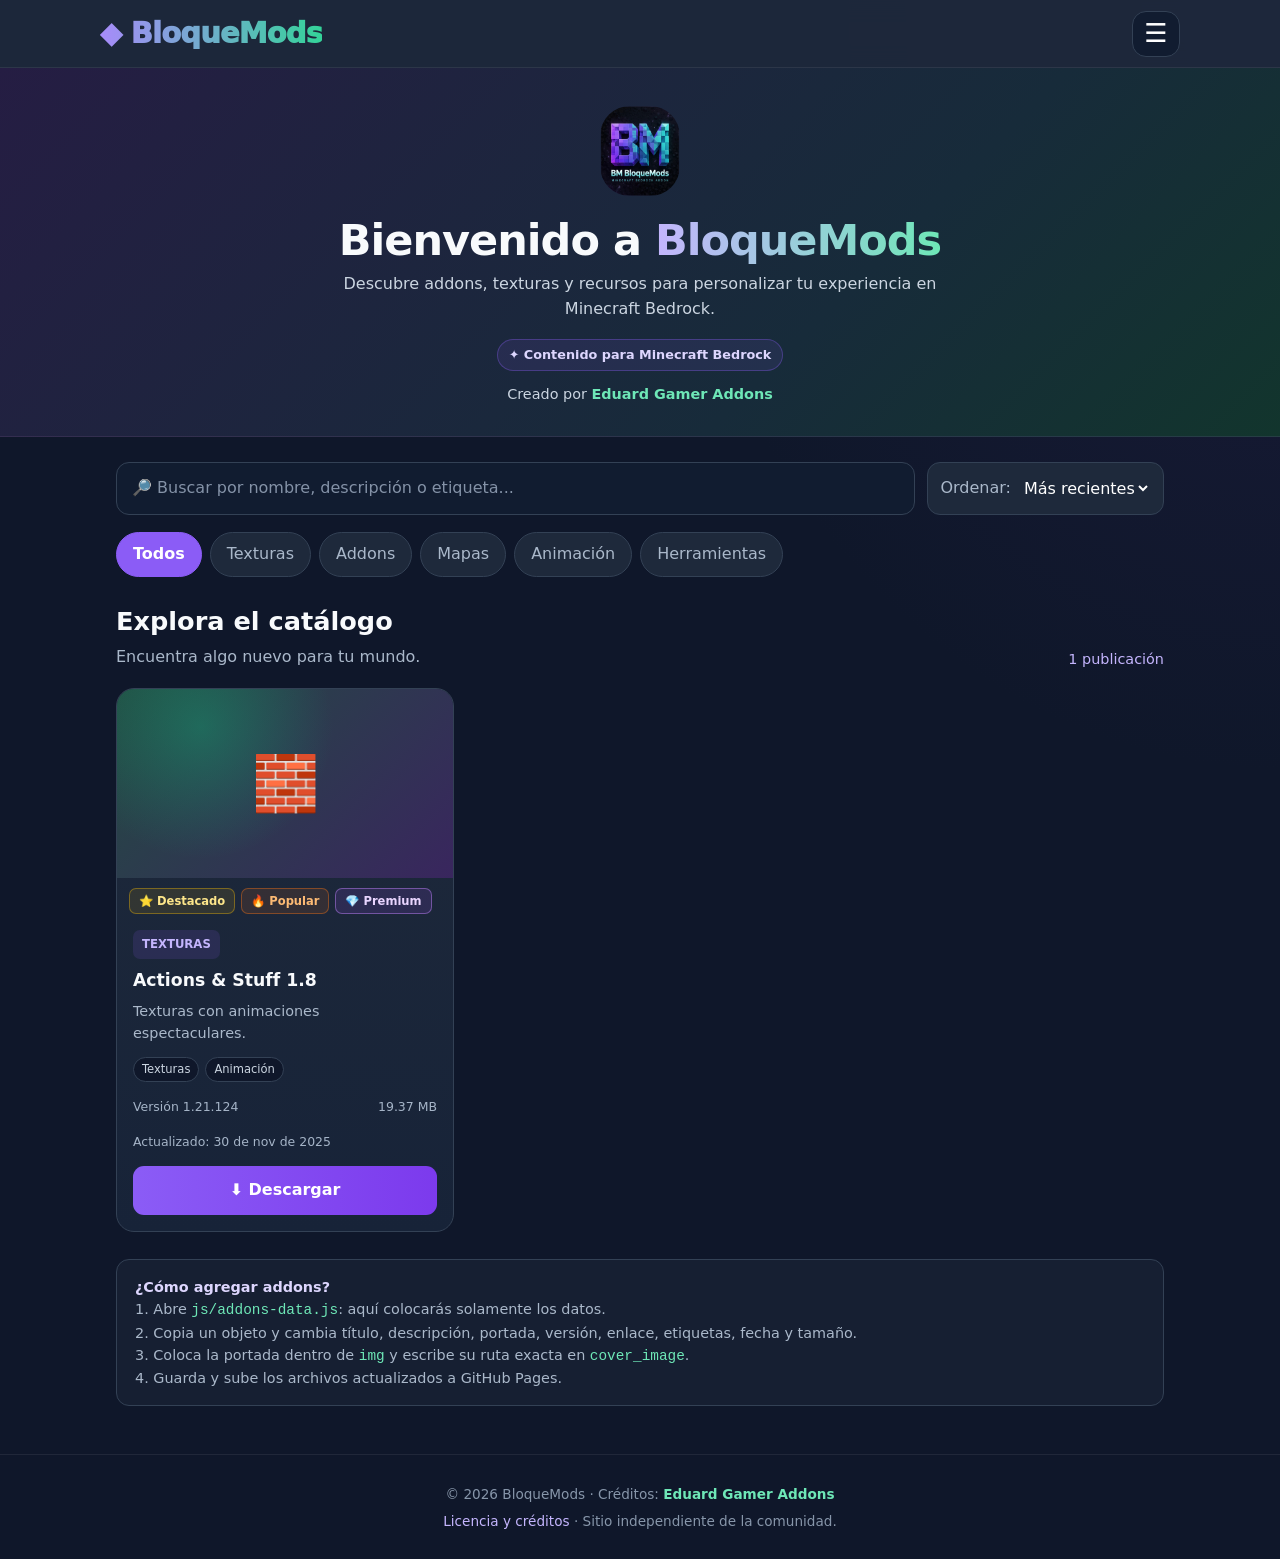
==== index.html @ 45b91644 "index.html Updated logo image dimensions and border radius." ====
<!DOCTYPE html>
<html lang="es">
<head>
  <!-- /// CONFIGURACIÓN GENERAL -->
  <meta charset="UTF-8">
  <meta name="viewport" content="width=device-width, initial-scale=1">
  <meta name="theme-color" content="#0f172a">
  <meta name="description" content="BloqueMods: addons, texturas y recursos para Minecraft Bedrock.">
  <title>BloqueMods | Addons para Minecraft Bedrock</title>
  <!-- /// ARCHIVO DE ESTILOS -->
  <link rel="stylesheet" href="./css/style.css?v=2">
</head>
<body>
  <!-- /// MENÚ PRINCIPAL -->
  <nav class="navbar">
    <a class="brand" href="./">◆ BloqueMods</a>
    <button class="hamburger" id="menuButton" type="button" aria-expanded="false" aria-controls="menu">☰</button>
    <div class="menu" id="menu">
      <div class="menu-title">Menú principal</div>
      <a href="./">🏠 Inicio</a>
      <a href="#catalogo">🧱 Explorar addons</a>
      <a href="#como-agregar">❔ Cómo agregar addons</a>
      <a href="https://www.youtube.com/" target="_blank" rel="noopener noreferrer">▶️ YouTube</a>
      <a href="https://discord.com/" target="_blank" rel="noopener noreferrer">💬 Discord</a>
      <a href="LICENSE.txt">📄 Licencia y créditos</a>
    </div>
  </nav>

  <!-- /// PORTADA Y CRÉDITOS -->
  <header class="hero">
    <img src="img/logo-bm.png" alt="BM Logo" class="logo-img" style="width:80px; height:90px; border-radius:30px;">
    <h1>Bienvenido a <span>BloqueMods</span></h1>
    <p>Descubre addons, texturas y recursos para personalizar tu experiencia en Minecraft Bedrock.</p>
    <div class="badge">✦ Contenido para Minecraft Bedrock</div>
    <p class="credits">Creado por <strong>Eduard Gamer Addons</strong></p>
  </header>

  <main>
    <!-- /// BUSCADOR Y ORDENAMIENTO -->
    <section class="catalog-tools">
      <label class="searchbox"><span class="visually-hidden">Buscar addons</span>
        <input id="searchInput" type="search" placeholder="🔎 Buscar por nombre, descripción o etiqueta...">
      </label>
      <label class="sortbox"><span>Ordenar:</span>
        <select id="sortSelect">
          <option value="newest">Más recientes</option>
          <option value="oldest">Más antiguos</option>
          <option value="az">Nombre A-Z</option>
          <option value="za">Nombre Z-A</option>
        </select>
      </label>
    </section>

    <!-- /// FILTROS: LAS ETIQUETAS DEBEN COINCIDIR CON addons-data.js -->
    <div class="filters" id="filters" aria-label="Filtrar por categoría">
      <button class="filter active" data-filter="todos" type="button">Todos</button>
      <button class="filter" data-filter="Texturas" type="button">Texturas</button>
      <button class="filter" data-filter="Addon" type="button">Addons</button>
      <button class="filter" data-filter="Mapas" type="button">Mapas</button>
      <button class="filter" data-filter="Animación" type="button">Animación</button>
      <button class="filter" data-filter="Herramientas" type="button">Herramientas</button>
    </div>

    <!-- /// AQUÍ JAVASCRIPT INSERTA LAS TARJETAS -->
    <section id="catalogo">
      <div class="sectionhead">
        <div><h2>Explora el catálogo</h2><p>Encuentra algo nuevo para tu mundo.</p></div>
        <span class="count" id="resultCount" aria-live="polite">Cargando...</span>
      </div>
      <div class="grid" id="addonsGrid"></div>
      <div class="empty" id="emptyMessage" hidden>
        <div class="empty-icon">🔎</div><h3>No se encontraron publicaciones</h3>
        <p>Prueba otra búsqueda o categoría.</p>
        <button class="reset-button" id="resetButton" type="button">Limpiar filtros</button>
      </div>
    </section>

    <!-- /// GUÍA PARA AÑADIR ADDONS -->
    <aside class="note" id="como-agregar">
      <strong>¿Cómo agregar addons?</strong><br>
      1. Abre <code>js/addons-data.js</code>: aquí colocarás solamente los datos.<br>
      2. Copia un objeto y cambia título, descripción, portada, versión, enlace, etiquetas, fecha y tamaño.<br>
      3. Coloca la portada dentro de <code>img</code> y escribe su ruta exacta en <code>cover_image</code>.<br>
      4. Guarda y sube los archivos actualizados a GitHub Pages.
    </aside>
  </main>

  <!-- /// CRÉDITOS -->
  <footer>
    <p>© <span id="year"></span> BloqueMods · Créditos: <strong>Eduard Gamer Addons</strong></p>
    <p><a href="LICENSE.txt">Licencia y créditos</a> · Sitio independiente de la comunidad.</p>
  </footer>

  <!-- /// CARGAR PRIMERO LOS DATOS, DESPUÉS EL SCRIPT -->
  <script src="js/addons-data.js"></script>
  <script src="js/script.js"></script>
</body>
</html>
---- css/style.css ----
/* /// COLORES GENERALES */
:root{--bg:#0f172a;--panel:#1e293b;--panel2:#263449;--purple:#8b5cf6;--purple2:#7c3aed;--green:#10b981;--text:#f8fafc;--muted:#aab8ca;--border:#334155;--radius:18px}
*{box-sizing:border-box}html{scroll-behavior:smooth;scroll-padding-top:90px}
body{margin:0;background:radial-gradient(ellipse at top right,#30235a55,transparent 35%),var(--bg);color:var(--text);font-family:system-ui,-apple-system,BlinkMacSystemFont,"Segoe UI",sans-serif;line-height:1.55}
a{color:inherit;text-decoration:none}button,input,select{font:inherit}button{cursor:pointer}
.visually-hidden{position:absolute;width:1px;height:1px;padding:0;margin:-1px;overflow:hidden;clip:rect(0,0,0,0);white-space:nowrap;border:0}
/* /// MENÚ SUPERIOR Y DESPLEGABLE */
.navbar{min-height:68px;padding:10px max(16px,calc((100% - 1080px)/2));display:flex;align-items:center;justify-content:space-between;gap:15px;background:#1e293bf2;border-bottom:1px solid #ffffff12;position:sticky;top:0;z-index:100;backdrop-filter:blur(12px)}
.brand{font-weight:950;font-size:clamp(1.2rem,4vw,1.8rem);letter-spacing:-.7px;background:linear-gradient(90deg,#a78bfa,#34d399);-webkit-background-clip:text;background-clip:text;color:transparent;white-space:nowrap}
.hamburger{width:48px;height:46px;border:1px solid var(--border);border-radius:14px;background:#111c30;color:white;font-size:26px}
.menu{display:none;position:absolute;right:max(16px,calc((100% - 1080px)/2));top:calc(100% + 5px);width:min(270px,calc(100vw - 32px));padding:10px;background:var(--panel);border:1px solid var(--border);border-radius:15px;box-shadow:0 18px 45px #0008}
.menu.open{display:block}.menu-title{padding:10px 12px;color:#c4b5fd;font-weight:800;border-bottom:1px solid var(--border);margin-bottom:5px}
.menu a{display:block;padding:12px;border-radius:10px;color:var(--muted)}.menu a:hover{background:var(--panel2);color:white}
/* /// PORTADA Y CRÉDITOS */
.hero{padding:38px 16px 31px;text-align:center;background:linear-gradient(135deg,#251d43,#172b3a 65%,#12352d);border-bottom:1px solid #ffffff12}
.logo{display:inline-grid;place-items:center;width:57px;height:57px;border-radius:16px;background:linear-gradient(135deg,var(--purple),var(--green));color:white;font-weight:950;font-size:24px;box-shadow:0 8px 28px #8b5cf633}
.hero h1{font-size:clamp(30px,6vw,43px);line-height:1.15;margin:12px 0 7px;letter-spacing:-1px}.hero h1 span{background:linear-gradient(90deg,#c4b5fd,#6ee7b7);-webkit-background-clip:text;background-clip:text;color:transparent}
.hero p{margin:0 auto;max-width:650px;color:#cbd5e1}.badge{display:inline-block;margin-top:17px;padding:5px 11px;border:1px solid #8b5cf655;background:#8b5cf61b;border-radius:999px;color:#ddd6fe;font-size:.8rem;font-weight:750}
.credits{margin-top:12px!important;font-size:.9rem;color:var(--muted)}.credits strong,footer strong{color:#6ee7b7}
/* /// BUSCADOR Y ORDENAMIENTO */
main{width:min(1080px,100%);margin:auto;padding:25px 16px 48px}.catalog-tools{display:flex;gap:12px;align-items:stretch;flex-wrap:wrap}
.searchbox{flex:1;min-width:220px}.searchbox input{width:100%;min-height:49px;padding:13px 15px;border:1px solid var(--border);border-radius:13px;background:#111c30;color:white;outline:none}
.searchbox input:focus{border-color:var(--purple);box-shadow:0 0 0 3px #8b5cf622}.searchbox input::placeholder{color:#8492a7}
.sortbox{display:flex;align-items:center;gap:9px;padding:0 12px;border:1px solid var(--border);border-radius:13px;background:var(--panel);color:var(--muted)}
.sortbox select{max-width:170px;border:0;outline:none;background:transparent;color:white;padding:12px 0}.sortbox option{background:var(--panel)}
/* /// FILTROS */
.filters{display:flex;gap:8px;flex-wrap:wrap;margin:17px 0 25px}.filter{border:1px solid var(--border);border-radius:999px;background:var(--panel);color:var(--muted);padding:9px 16px}
.filter.active,.filter:hover{background:var(--purple);border-color:var(--purple);color:white;font-weight:750}
/* /// TÍTULO DEL CATÁLOGO */
.sectionhead{display:flex;align-items:end;justify-content:space-between;gap:10px;margin:12px 0 18px}.sectionhead h2{margin:0;font-size:1.6rem}.sectionhead p{margin:4px 0 0;color:var(--muted)}.count{color:#c4b5fd;font-size:.9rem}
/* /// TARJETAS Y PORTADAS */
.grid{display:grid;grid-template-columns:repeat(3,minmax(0,1fr));gap:17px}.card{min-width:0;overflow:hidden;background:linear-gradient(180deg,#1e293b,#172338);border:1px solid var(--border);border-radius:var(--radius);transition:transform .2s,border-color .2s,box-shadow .2s}
.card:hover{transform:translateY(-4px);border-color:var(--purple);box-shadow:0 12px 32px #0003}.cover{display:block;width:100%;aspect-ratio:16/9;object-fit:cover;background:linear-gradient(135deg,#234a42,#39265e)}
.cover-fallback{display:grid;place-items:center;width:100%;aspect-ratio:16/9;font-size:54px;background:radial-gradient(circle at 25% 20%,#10b98155,transparent 45%),linear-gradient(135deg,#234a42,#39265e)}
.content{padding:16px}.pill{display:inline-block;padding:5px 9px;margin-bottom:10px;border-radius:7px;background:#8b5cf622;color:#c4b5fd;font-size:.73rem;font-weight:800}
.content h3{font-size:1.08rem;line-height:1.35;margin:0 0 8px}.content p{color:var(--muted);font-size:.9rem;line-height:1.55;margin:0;overflow-wrap:anywhere}
.tags{display:flex;flex-wrap:wrap;gap:6px;margin-top:12px}.tag{padding:3px 8px;border-radius:999px;background:#0f172a;border:1px solid var(--border);color:#cbd5e1;font-size:.72rem}
.meta{display:flex;flex-wrap:wrap;justify-content:space-between;gap:7px;color:#a5b4c7;font-size:.78rem;margin:15px 0}.btn{display:flex;align-items:center;justify-content:center;gap:7px;padding:12px;border-radius:11px;background:linear-gradient(90deg,var(--purple),var(--purple2));color:white;font-weight:800;text-align:center}
.btn:hover{filter:brightness(1.15)}.btn.disabled{opacity:.55;pointer-events:none}
/* /// RESULTADOS VACÍOS Y GUÍA */
.empty{text-align:center;color:var(--muted);padding:32px 16px;border:1px dashed var(--border);border-radius:14px}.empty[hidden]{display:none}.empty-icon{font-size:42px}
.reset-button{margin-top:8px;padding:10px 15px;border:0;border-radius:10px;background:var(--purple);color:white;font-weight:750}
.note{margin-top:27px;padding:16px 18px;border:1px solid var(--border);border-radius:13px;background:#1e293b80;color:var(--muted);font-size:.9rem}.note strong{color:#ddd6fe}.note code{color:#6ee7b7;overflow-wrap:anywhere}
footer{text-align:center;padding:24px 15px;border-top:1px solid #ffffff12;color:#8796aa;font-size:.85rem}footer p{margin:5px 0}footer a{color:#c4b5fd}
/* /// ADAPTACIÓN A TABLETAS Y CELULARES */
@media(max-width:900px){.grid{grid-template-columns:repeat(2,minmax(0,1fr))}}
@media(max-width:600px){.navbar{min-height:62px}.hero{padding:29px 15px}main{padding:22px 14px 38px}.grid{grid-template-columns:1fr;gap:15px}.sectionhead{align-items:flex-start;flex-direction:column}.sortbox{width:100%;justify-content:space-between;min-height:48px}.sortbox select{flex:1;max-width:none}}

/* /// STICKERS PERSONALIZABLES DE CADA ADDON */
.stickers{display:flex;flex-wrap:wrap;gap:6px;padding:10px 12px 0}
.sticker{display:inline-flex;align-items:center;gap:4px;padding:5px 9px;border-radius:7px;
  border:1px solid #ffffff20;background:linear-gradient(110deg,#8b5cf633,#10b98122);
  color:#e9d5ff;font-size:.72rem;font-weight:850;line-height:1.25}
.sticker[data-sticker*="Nuevo"],.sticker[data-sticker*="🆕"]{background:#10b98122;border-color:#10b98166;color:#6ee7b7}
.sticker[data-sticker*="Popular"],.sticker[data-sticker*="🔥"]{background:#f973161c;border-color:#f9731666;color:#fdba74}
.sticker[data-sticker*="Destacado"],.sticker[data-sticker*="⭐"]{background:#eab3081c;border-color:#eab30866;color:#fde68a}
.sticker[data-sticker*="Actualizado"],.sticker[data-sticker*="🔄"]{background:#38bdf81c;border-color:#38bdf866;color:#7dd3fc}

.sticker[data-sticker*="MINECRAFT"]{background:#16a34a22;border-color:#22c55e77;color:#86efac}
.sticker[data-sticker*="GRATIS"]{background:#10b98122;border-color:#10b98177;color:#6ee7b7}
.sticker[data-sticker*="PREMIUM"],.sticker[data-sticker*="💎"]{background:#a855f722;border-color:#c084fc77;color:#e9d5ff}
.sticker[data-sticker*="TEXTURAS"]{background:#ec489922;border-color:#f472b677;color:#f9a8d4}
.sticker[data-sticker*="ADDON"]{background:#6366f122;border-color:#818cf877;color:#c7d2fe}
.sticker[data-sticker*="MAPA"]{background:#0d948822;border-color:#2dd4bf77;color:#99f6e4}

/* /// STICKERS QUE USAN IMÁGENES SUBIDAS POR EL PROPIETARIO */
.sticker-image{padding:0;border:0;background:transparent;box-shadow:none;overflow:visible}
.sticker-img{display:block;width:auto;height:30px;max-width:150px;object-fit:contain}
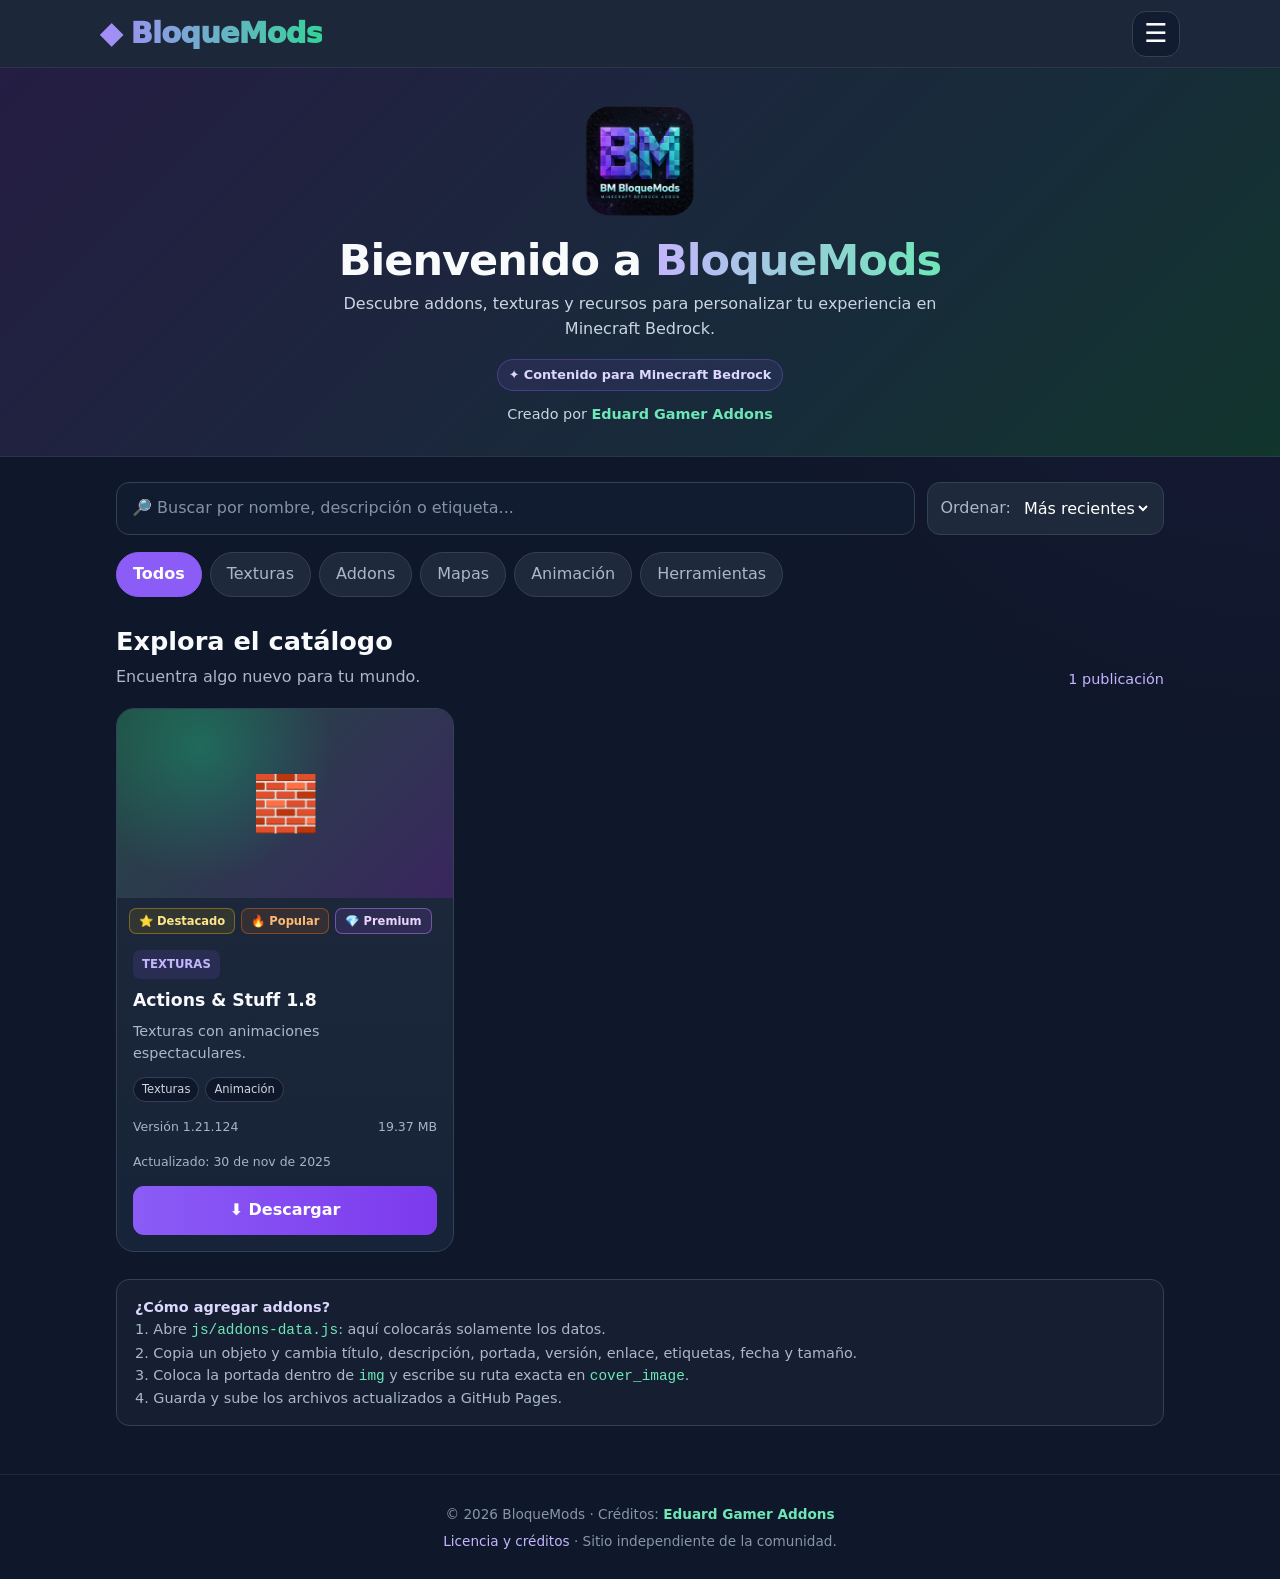
==== commit 01b339c2: "Modify logo size and border radius in index.html Updated logo image size and style in header." ====
--- a/index.html
+++ b/index.html
@@ -28,7 +28,7 @@
 
   <!-- /// PORTADA Y CRÉDITOS -->
   <header class="hero">
-    <img src="img/logo-bm.png" alt="BM Logo" class="logo-img" style="width:80px; height:90px; border-radius:30px;">
+    <img src="img/logo-bm.png" alt="BM Logo" class="logo-img" style="width:110px; height:110px; border-radius:26px; object-fit:cover;">
     <h1>Bienvenido a <span>BloqueMods</span></h1>
     <p>Descubre addons, texturas y recursos para personalizar tu experiencia en Minecraft Bedrock.</p>
     <div class="badge">✦ Contenido para Minecraft Bedrock</div>
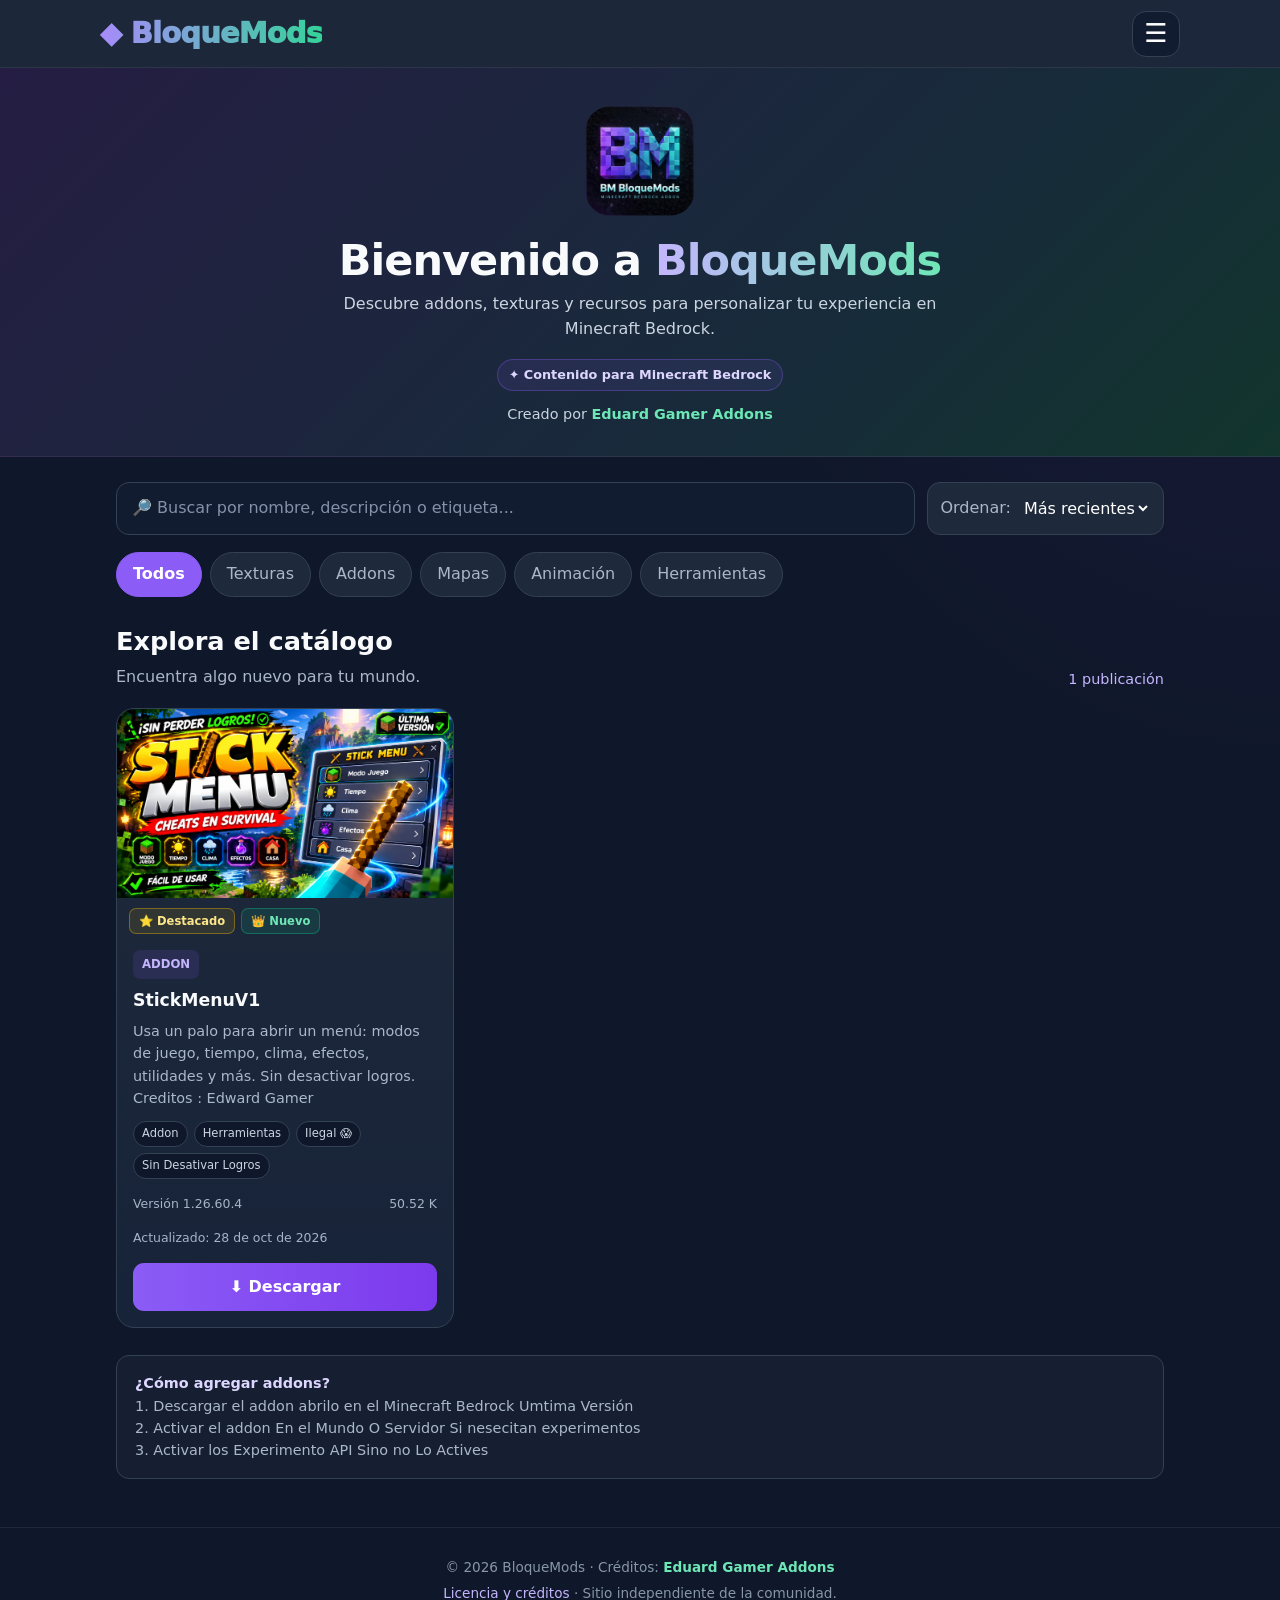
==== commit 2ce38e53: "Revise addon addition instructions Updated instructions for adding addons in index.html." ====
--- a/index.html
+++ b/index.html
@@ -78,10 +78,9 @@
     <!-- /// GUÍA PARA AÑADIR ADDONS -->
     <aside class="note" id="como-agregar">
       <strong>¿Cómo agregar addons?</strong><br>
-      1. Abre <code>js/addons-data.js</code>: aquí colocarás solamente los datos.<br>
-      2. Copia un objeto y cambia título, descripción, portada, versión, enlace, etiquetas, fecha y tamaño.<br>
-      3. Coloca la portada dentro de <code>img</code> y escribe su ruta exacta en <code>cover_image</code>.<br>
-      4. Guarda y sube los archivos actualizados a GitHub Pages.
+      1. Descargar el addon abrilo en el Minecraft Bedrock Umtima Versión<br>
+      2. Activar el addon En el Mundo O Servidor Si nesecitan experimentos<br>
+      3. Activar los Experimento API Sino no Lo Actives <br>
     </aside>
   </main>
 
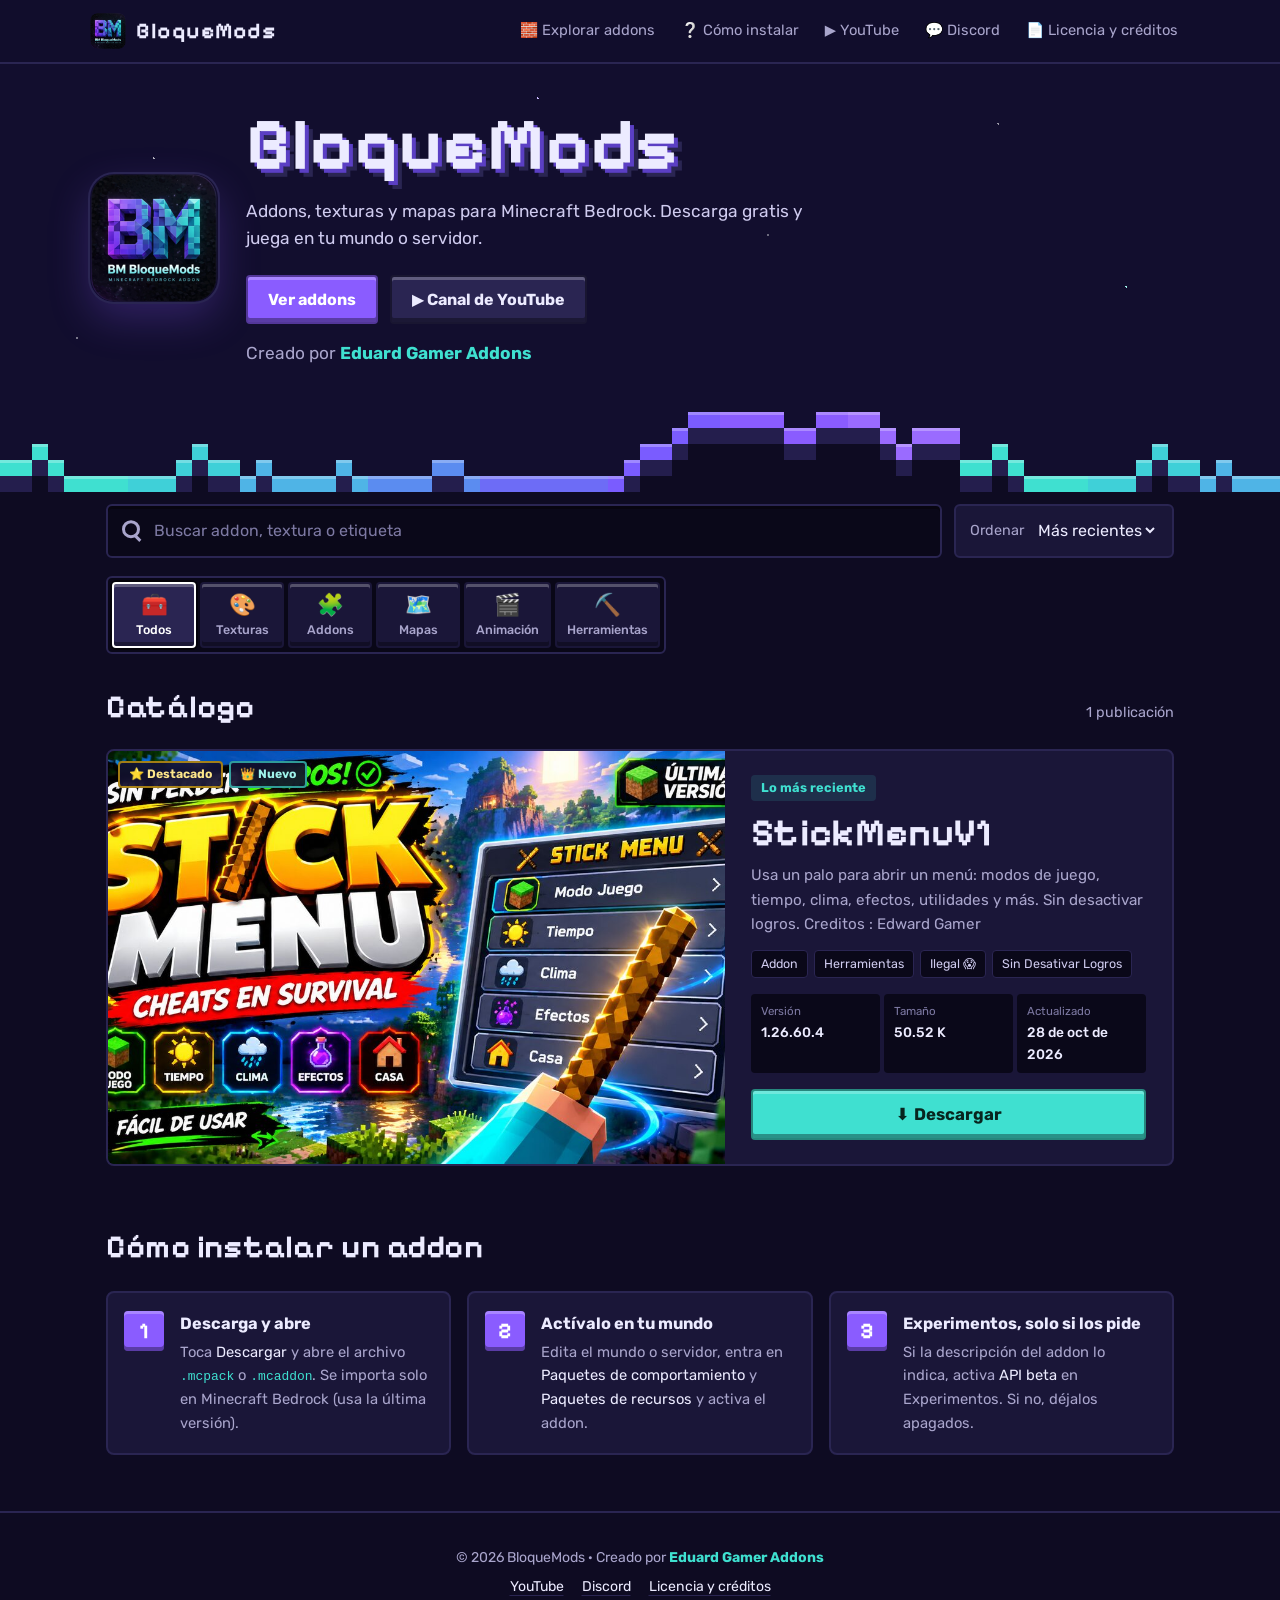
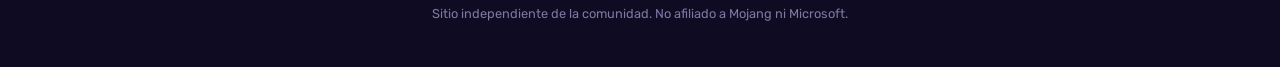
==== commit 0a446c83: "Rediseño de la página: estilo de bloques, hotbar de filtros e imágenes optimizadas - Portada con ter" ====
--- a/index.html
+++ b/index.html
@@ -4,44 +4,74 @@
   <!-- /// CONFIGURACIÓN GENERAL -->
   <meta charset="UTF-8">
   <meta name="viewport" content="width=device-width, initial-scale=1">
-  <meta name="theme-color" content="#0f172a">
-  <meta name="description" content="BloqueMods: addons, texturas y recursos para Minecraft Bedrock.">
+  <meta name="theme-color" content="#120e2e">
+  <meta name="description" content="BloqueMods: addons, texturas y mapas para Minecraft Bedrock, creados por Eduard Gamer Addons.">
   <title>BloqueMods | Addons para Minecraft Bedrock</title>
+
+  <!-- /// VISTA PREVIA AL COMPARTIR EL ENLACE (WhatsApp, Discord...) -->
+  <meta property="og:title" content="BloqueMods">
+  <meta property="og:description" content="Addons, texturas y mapas para Minecraft Bedrock.">
+  <meta property="og:image" content="img/logo-bm-256.png">
+  <meta property="og:type" content="website">
+
+  <link rel="icon" type="image/png" href="img/favicon.png">
+
+  <!-- /// FUENTES: Pixelify Sans (títulos) + Rubik (texto) -->
+  <link rel="preconnect" href="https://fonts.googleapis.com">
+  <link rel="preconnect" href="https://fonts.gstatic.com" crossorigin>
+  <link rel="stylesheet" href="https://fonts.googleapis.com/css2?family=Pixelify+Sans:wght@500;700&family=Rubik:wght@400;500;700&display=swap">
+
   <!-- /// ARCHIVO DE ESTILOS -->
-  <link rel="stylesheet" href="./css/style.css?v=2">
+  <link rel="stylesheet" href="./css/style.css?v=3">
 </head>
 <body>
+  <a class="skip" href="#catalogo">Saltar al catálogo</a>
+
   <!-- /// MENÚ PRINCIPAL -->
   <nav class="navbar">
-    <a class="brand" href="./">◆ BloqueMods</a>
-    <button class="hamburger" id="menuButton" type="button" aria-expanded="false" aria-controls="menu">☰</button>
+    <a class="brand" href="./">
+      <img src="img/logo-bm-256.png" alt="" width="36" height="36">
+      <span>BloqueMods</span>
+    </a>
+    <button class="hamburger" id="menuButton" type="button" aria-expanded="false" aria-controls="menu" aria-label="Abrir menú">
+      <span></span><span></span><span></span>
+    </button>
     <div class="menu" id="menu">
-      <div class="menu-title">Menú principal</div>
       <a href="./">🏠 Inicio</a>
       <a href="#catalogo">🧱 Explorar addons</a>
-      <a href="#como-agregar">❔ Cómo agregar addons</a>
-      <a href="https://www.youtube.com/" target="_blank" rel="noopener noreferrer">▶️ YouTube</a>
-      <a href="https://discord.com/" target="_blank" rel="noopener noreferrer">💬 Discord</a>
+      <a href="#como-agregar">❔ Cómo instalar</a>
+      <a href="https://youtube.com/@edward_gamer_addons?si=EJ8PD0a1kC8iDQnB" target="_blank" rel="noopener noreferrer">▶️ YouTube</a>
+      <a href="https://discord.gg/uhgHaGa4Bv" target="_blank" rel="noopener noreferrer">💬 Discord</a>
       <a href="LICENSE.txt">📄 Licencia y créditos</a>
     </div>
   </nav>
 
-  <!-- /// PORTADA Y CRÉDITOS -->
+  <!-- /// PORTADA -->
   <header class="hero">
-    <img src="img/logo-bm.png" alt="BM Logo" class="logo-img" style="width:110px; height:110px; border-radius:26px; object-fit:cover;">
-    <h1>Bienvenido a <span>BloqueMods</span></h1>
-    <p>Descubre addons, texturas y recursos para personalizar tu experiencia en Minecraft Bedrock.</p>
-    <div class="badge">✦ Contenido para Minecraft Bedrock</div>
-    <p class="credits">Creado por <strong>Eduard Gamer Addons</strong></p>
+    <div class="hero-inner">
+      <img src="img/logo-bm-256.png" alt="Logo de BloqueMods" class="hero-logo" width="128" height="128">
+      <div class="hero-text">
+        <h1>BloqueMods</h1>
+        <p>Addons, texturas y mapas para Minecraft Bedrock. Descarga gratis y juega en tu mundo o servidor.</p>
+        <div class="hero-actions">
+          <a class="block-btn primary" href="#catalogo">Ver addons</a>
+          <a class="block-btn" href="https://youtube.com/@edward_gamer_addons?si=EJ8PD0a1kC8iDQnB" target="_blank" rel="noopener noreferrer">▶ Canal de YouTube</a>
+        </div>
+        <p class="credits">Creado por <strong>Eduard Gamer Addons</strong></p>
+      </div>
+    </div>
+    <!-- Terreno de bloques (img/terrain.svg) -->
+    <div class="terrain" aria-hidden="true"></div>
   </header>
 
   <main>
     <!-- /// BUSCADOR Y ORDENAMIENTO -->
-    <section class="catalog-tools">
-      <label class="searchbox"><span class="visually-hidden">Buscar addons</span>
-        <input id="searchInput" type="search" placeholder="🔎 Buscar por nombre, descripción o etiqueta...">
+    <section class="catalog-tools" aria-label="Buscar y ordenar">
+      <label class="searchbox">
+        <span class="visually-hidden">Buscar addons</span>
+        <input id="searchInput" type="search" placeholder="Buscar addon, textura o etiqueta" autocomplete="off">
       </label>
-      <label class="sortbox"><span>Ordenar:</span>
+      <label class="sortbox"><span>Ordenar</span>
         <select id="sortSelect">
           <option value="newest">Más recientes</option>
           <option value="oldest">Más antiguos</option>
@@ -51,47 +81,64 @@
       </label>
     </section>
 
-    <!-- /// FILTROS: LAS ETIQUETAS DEBEN COINCIDIR CON addons-data.js -->
-    <div class="filters" id="filters" aria-label="Filtrar por categoría">
-      <button class="filter active" data-filter="todos" type="button">Todos</button>
-      <button class="filter" data-filter="Texturas" type="button">Texturas</button>
-      <button class="filter" data-filter="Addon" type="button">Addons</button>
-      <button class="filter" data-filter="Mapas" type="button">Mapas</button>
-      <button class="filter" data-filter="Animación" type="button">Animación</button>
-      <button class="filter" data-filter="Herramientas" type="button">Herramientas</button>
+    <!-- /// FILTROS (barra estilo hotbar): LAS ETIQUETAS DEBEN COINCIDIR CON addons-data.js -->
+    <div class="filters" id="filters" role="toolbar" aria-label="Filtrar por categoría">
+      <button class="filter active" data-filter="todos" type="button" aria-pressed="true"><span class="slot-icon">🧰</span>Todos</button>
+      <button class="filter" data-filter="Texturas" type="button" aria-pressed="false"><span class="slot-icon">🎨</span>Texturas</button>
+      <button class="filter" data-filter="Addon" type="button" aria-pressed="false"><span class="slot-icon">🧩</span>Addons</button>
+      <button class="filter" data-filter="Mapas" type="button" aria-pressed="false"><span class="slot-icon">🗺️</span>Mapas</button>
+      <button class="filter" data-filter="Animación" type="button" aria-pressed="false"><span class="slot-icon">🎬</span>Animación</button>
+      <button class="filter" data-filter="Herramientas" type="button" aria-pressed="false"><span class="slot-icon">⛏️</span>Herramientas</button>
     </div>
 
     <!-- /// AQUÍ JAVASCRIPT INSERTA LAS TARJETAS -->
     <section id="catalogo">
       <div class="sectionhead">
-        <div><h2>Explora el catálogo</h2><p>Encuentra algo nuevo para tu mundo.</p></div>
-        <span class="count" id="resultCount" aria-live="polite">Cargando...</span>
+        <h2>Catálogo</h2>
+        <span class="count" id="resultCount" aria-live="polite">Cargando…</span>
       </div>
       <div class="grid" id="addonsGrid"></div>
       <div class="empty" id="emptyMessage" hidden>
-        <div class="empty-icon">🔎</div><h3>No se encontraron publicaciones</h3>
-        <p>Prueba otra búsqueda o categoría.</p>
-        <button class="reset-button" id="resetButton" type="button">Limpiar filtros</button>
+        <div class="empty-icon" aria-hidden="true">🔎</div>
+        <h3>Nada coincide con tu búsqueda</h3>
+        <p>Prueba con otra palabra o muestra todas las categorías.</p>
+        <button class="block-btn primary" id="resetButton" type="button">Mostrar todo</button>
       </div>
     </section>
 
-    <!-- /// GUÍA PARA AÑADIR ADDONS -->
-    <aside class="note" id="como-agregar">
-      <strong>¿Cómo agregar addons?</strong><br>
-      1. Descargar el addon abrilo en el Minecraft Bedrock Umtima Versión<br>
-      2. Activar el addon En el Mundo O Servidor Si nesecitan experimentos<br>
-      3. Activar los Experimento API Sino no Lo Actives <br>
-    </aside>
+    <!-- /// GUÍA PARA INSTALAR ADDONS -->
+    <section class="howto" id="como-agregar">
+      <h2>Cómo instalar un addon</h2>
+      <ol class="steps">
+        <li>
+          <h3>Descarga y abre</h3>
+          <p>Toca <em>Descargar</em> y abre el archivo <code>.mcpack</code> o <code>.mcaddon</code>. Se importa solo en Minecraft Bedrock (usa la última versión).</p>
+        </li>
+        <li>
+          <h3>Actívalo en tu mundo</h3>
+          <p>Edita el mundo o servidor, entra en <em>Paquetes de comportamiento</em> y <em>Paquetes de recursos</em> y activa el addon.</p>
+        </li>
+        <li>
+          <h3>Experimentos, solo si los pide</h3>
+          <p>Si la descripción del addon lo indica, activa <em>API beta</em> en Experimentos. Si no, déjalos apagados.</p>
+        </li>
+      </ol>
+    </section>
   </main>
 
   <!-- /// CRÉDITOS -->
   <footer>
-    <p>© <span id="year"></span> BloqueMods · Créditos: <strong>Eduard Gamer Addons</strong></p>
-    <p><a href="LICENSE.txt">Licencia y créditos</a> · Sitio independiente de la comunidad.</p>
+    <p>© <span id="year"></span> BloqueMods · Creado por <strong>Eduard Gamer Addons</strong></p>
+    <p class="footer-links">
+      <a href="https://youtube.com/@edward_gamer_addons?si=EJ8PD0a1kC8iDQnB" target="_blank" rel="noopener noreferrer">YouTube</a>
+      <a href="https://discord.gg/uhgHaGa4Bv" target="_blank" rel="noopener noreferrer">Discord</a>
+      <a href="LICENSE.txt">Licencia y créditos</a>
+    </p>
+    <p class="disclaimer">Sitio independiente de la comunidad. No afiliado a Mojang ni Microsoft.</p>
   </footer>
 
   <!-- /// CARGAR PRIMERO LOS DATOS, DESPUÉS EL SCRIPT -->
-  <script src="js/addons-data.js"></script>
-  <script src="js/script.js"></script>
+  <script src="js/addons-data.js?v=3"></script>
+  <script src="js/script.js?v=3"></script>
 </body>
 </html>
--- a/css/style.css
+++ b/css/style.css
@@ -1,69 +1,230 @@
-/* /// COLORES GENERALES */
-:root{--bg:#0f172a;--panel:#1e293b;--panel2:#263449;--purple:#8b5cf6;--purple2:#7c3aed;--green:#10b981;--text:#f8fafc;--muted:#aab8ca;--border:#334155;--radius:18px}
-*{box-sizing:border-box}html{scroll-behavior:smooth;scroll-padding-top:90px}
-body{margin:0;background:radial-gradient(ellipse at top right,#30235a55,transparent 35%),var(--bg);color:var(--text);font-family:system-ui,-apple-system,BlinkMacSystemFont,"Segoe UI",sans-serif;line-height:1.55}
-a{color:inherit;text-decoration:none}button,input,select{font:inherit}button{cursor:pointer}
+/* =====================================================
+   /// BLOQUEMODS — ESTILOS
+   Colores tomados del logo: noche estrellada + bloques
+   violeta (amatista) y cian (diamante).
+   ===================================================== */
+:root{
+  --noche:#0e0b22;      /* fondo de la página */
+  --cielo:#120e2e;      /* fondo de la portada */
+  --obsidiana:#1a1638;  /* tarjetas y paneles */
+  --pizarra:#2a2552;    /* bordes y ranuras */
+  --amatista:#8a5cff;   /* color principal */
+  --diamante:#3fe0d0;   /* botón de descarga */
+  --texto:#ecebff;
+  --suave:#a9a5cc;
+  --pixel:"Pixelify Sans","Rubik",system-ui,sans-serif;
+  --cuerpo:"Rubik",system-ui,-apple-system,"Segoe UI",sans-serif;
+  /* Relieve de bloque: luz arriba, sombra abajo */
+  --relieve:inset 0 3px 0 #ffffff40, inset 0 -4px 0 #00000059;
+}
+*{box-sizing:border-box}
+html{scroll-behavior:smooth;scroll-padding-top:80px}
+body{margin:0;background:var(--noche);color:var(--texto);font-family:var(--cuerpo);font-size:1rem;line-height:1.6;-webkit-font-smoothing:antialiased}
+a{color:inherit;text-decoration:none}
+button,input,select{font:inherit;color:inherit}
+button{cursor:pointer}
+img{max-width:100%}
+:focus-visible{outline:3px solid var(--diamante);outline-offset:3px}
 .visually-hidden{position:absolute;width:1px;height:1px;padding:0;margin:-1px;overflow:hidden;clip:rect(0,0,0,0);white-space:nowrap;border:0}
-/* /// MENÚ SUPERIOR Y DESPLEGABLE */
-.navbar{min-height:68px;padding:10px max(16px,calc((100% - 1080px)/2));display:flex;align-items:center;justify-content:space-between;gap:15px;background:#1e293bf2;border-bottom:1px solid #ffffff12;position:sticky;top:0;z-index:100;backdrop-filter:blur(12px)}
-.brand{font-weight:950;font-size:clamp(1.2rem,4vw,1.8rem);letter-spacing:-.7px;background:linear-gradient(90deg,#a78bfa,#34d399);-webkit-background-clip:text;background-clip:text;color:transparent;white-space:nowrap}
-.hamburger{width:48px;height:46px;border:1px solid var(--border);border-radius:14px;background:#111c30;color:white;font-size:26px}
-.menu{display:none;position:absolute;right:max(16px,calc((100% - 1080px)/2));top:calc(100% + 5px);width:min(270px,calc(100vw - 32px));padding:10px;background:var(--panel);border:1px solid var(--border);border-radius:15px;box-shadow:0 18px 45px #0008}
-.menu.open{display:block}.menu-title{padding:10px 12px;color:#c4b5fd;font-weight:800;border-bottom:1px solid var(--border);margin-bottom:5px}
-.menu a{display:block;padding:12px;border-radius:10px;color:var(--muted)}.menu a:hover{background:var(--panel2);color:white}
-/* /// PORTADA Y CRÉDITOS */
-.hero{padding:38px 16px 31px;text-align:center;background:linear-gradient(135deg,#251d43,#172b3a 65%,#12352d);border-bottom:1px solid #ffffff12}
-.logo{display:inline-grid;place-items:center;width:57px;height:57px;border-radius:16px;background:linear-gradient(135deg,var(--purple),var(--green));color:white;font-weight:950;font-size:24px;box-shadow:0 8px 28px #8b5cf633}
-.hero h1{font-size:clamp(30px,6vw,43px);line-height:1.15;margin:12px 0 7px;letter-spacing:-1px}.hero h1 span{background:linear-gradient(90deg,#c4b5fd,#6ee7b7);-webkit-background-clip:text;background-clip:text;color:transparent}
-.hero p{margin:0 auto;max-width:650px;color:#cbd5e1}.badge{display:inline-block;margin-top:17px;padding:5px 11px;border:1px solid #8b5cf655;background:#8b5cf61b;border-radius:999px;color:#ddd6fe;font-size:.8rem;font-weight:750}
-.credits{margin-top:12px!important;font-size:.9rem;color:var(--muted)}.credits strong,footer strong{color:#6ee7b7}
-/* /// BUSCADOR Y ORDENAMIENTO */
-main{width:min(1080px,100%);margin:auto;padding:25px 16px 48px}.catalog-tools{display:flex;gap:12px;align-items:stretch;flex-wrap:wrap}
-.searchbox{flex:1;min-width:220px}.searchbox input{width:100%;min-height:49px;padding:13px 15px;border:1px solid var(--border);border-radius:13px;background:#111c30;color:white;outline:none}
-.searchbox input:focus{border-color:var(--purple);box-shadow:0 0 0 3px #8b5cf622}.searchbox input::placeholder{color:#8492a7}
-.sortbox{display:flex;align-items:center;gap:9px;padding:0 12px;border:1px solid var(--border);border-radius:13px;background:var(--panel);color:var(--muted)}
-.sortbox select{max-width:170px;border:0;outline:none;background:transparent;color:white;padding:12px 0}.sortbox option{background:var(--panel)}
-/* /// FILTROS */
-.filters{display:flex;gap:8px;flex-wrap:wrap;margin:17px 0 25px}.filter{border:1px solid var(--border);border-radius:999px;background:var(--panel);color:var(--muted);padding:9px 16px}
-.filter.active,.filter:hover{background:var(--purple);border-color:var(--purple);color:white;font-weight:750}
-/* /// TÍTULO DEL CATÁLOGO */
-.sectionhead{display:flex;align-items:end;justify-content:space-between;gap:10px;margin:12px 0 18px}.sectionhead h2{margin:0;font-size:1.6rem}.sectionhead p{margin:4px 0 0;color:var(--muted)}.count{color:#c4b5fd;font-size:.9rem}
-/* /// TARJETAS Y PORTADAS */
-.grid{display:grid;grid-template-columns:repeat(3,minmax(0,1fr));gap:17px}.card{min-width:0;overflow:hidden;background:linear-gradient(180deg,#1e293b,#172338);border:1px solid var(--border);border-radius:var(--radius);transition:transform .2s,border-color .2s,box-shadow .2s}
-.card:hover{transform:translateY(-4px);border-color:var(--purple);box-shadow:0 12px 32px #0003}.cover{display:block;width:100%;aspect-ratio:16/9;object-fit:cover;background:linear-gradient(135deg,#234a42,#39265e)}
-.cover-fallback{display:grid;place-items:center;width:100%;aspect-ratio:16/9;font-size:54px;background:radial-gradient(circle at 25% 20%,#10b98155,transparent 45%),linear-gradient(135deg,#234a42,#39265e)}
-.content{padding:16px}.pill{display:inline-block;padding:5px 9px;margin-bottom:10px;border-radius:7px;background:#8b5cf622;color:#c4b5fd;font-size:.73rem;font-weight:800}
-.content h3{font-size:1.08rem;line-height:1.35;margin:0 0 8px}.content p{color:var(--muted);font-size:.9rem;line-height:1.55;margin:0;overflow-wrap:anywhere}
-.tags{display:flex;flex-wrap:wrap;gap:6px;margin-top:12px}.tag{padding:3px 8px;border-radius:999px;background:#0f172a;border:1px solid var(--border);color:#cbd5e1;font-size:.72rem}
-.meta{display:flex;flex-wrap:wrap;justify-content:space-between;gap:7px;color:#a5b4c7;font-size:.78rem;margin:15px 0}.btn{display:flex;align-items:center;justify-content:center;gap:7px;padding:12px;border-radius:11px;background:linear-gradient(90deg,var(--purple),var(--purple2));color:white;font-weight:800;text-align:center}
-.btn:hover{filter:brightness(1.15)}.btn.disabled{opacity:.55;pointer-events:none}
-/* /// RESULTADOS VACÍOS Y GUÍA */
-.empty{text-align:center;color:var(--muted);padding:32px 16px;border:1px dashed var(--border);border-radius:14px}.empty[hidden]{display:none}.empty-icon{font-size:42px}
-.reset-button{margin-top:8px;padding:10px 15px;border:0;border-radius:10px;background:var(--purple);color:white;font-weight:750}
-.note{margin-top:27px;padding:16px 18px;border:1px solid var(--border);border-radius:13px;background:#1e293b80;color:var(--muted);font-size:.9rem}.note strong{color:#ddd6fe}.note code{color:#6ee7b7;overflow-wrap:anywhere}
-footer{text-align:center;padding:24px 15px;border-top:1px solid #ffffff12;color:#8796aa;font-size:.85rem}footer p{margin:5px 0}footer a{color:#c4b5fd}
-/* /// ADAPTACIÓN A TABLETAS Y CELULARES */
-@media(max-width:900px){.grid{grid-template-columns:repeat(2,minmax(0,1fr))}}
-@media(max-width:600px){.navbar{min-height:62px}.hero{padding:29px 15px}main{padding:22px 14px 38px}.grid{grid-template-columns:1fr;gap:15px}.sectionhead{align-items:flex-start;flex-direction:column}.sortbox{width:100%;justify-content:space-between;min-height:48px}.sortbox select{flex:1;max-width:none}}
-
-/* /// STICKERS PERSONALIZABLES DE CADA ADDON */
-.stickers{display:flex;flex-wrap:wrap;gap:6px;padding:10px 12px 0}
-.sticker{display:inline-flex;align-items:center;gap:4px;padding:5px 9px;border-radius:7px;
-  border:1px solid #ffffff20;background:linear-gradient(110deg,#8b5cf633,#10b98122);
-  color:#e9d5ff;font-size:.72rem;font-weight:850;line-height:1.25}
-.sticker[data-sticker*="Nuevo"],.sticker[data-sticker*="🆕"]{background:#10b98122;border-color:#10b98166;color:#6ee7b7}
-.sticker[data-sticker*="Popular"],.sticker[data-sticker*="🔥"]{background:#f973161c;border-color:#f9731666;color:#fdba74}
-.sticker[data-sticker*="Destacado"],.sticker[data-sticker*="⭐"]{background:#eab3081c;border-color:#eab30866;color:#fde68a}
-.sticker[data-sticker*="Actualizado"],.sticker[data-sticker*="🔄"]{background:#38bdf81c;border-color:#38bdf866;color:#7dd3fc}
-
-.sticker[data-sticker*="MINECRAFT"]{background:#16a34a22;border-color:#22c55e77;color:#86efac}
-.sticker[data-sticker*="GRATIS"]{background:#10b98122;border-color:#10b98177;color:#6ee7b7}
-.sticker[data-sticker*="PREMIUM"],.sticker[data-sticker*="💎"]{background:#a855f722;border-color:#c084fc77;color:#e9d5ff}
-.sticker[data-sticker*="TEXTURAS"]{background:#ec489922;border-color:#f472b677;color:#f9a8d4}
-.sticker[data-sticker*="ADDON"]{background:#6366f122;border-color:#818cf877;color:#c7d2fe}
-.sticker[data-sticker*="MAPA"]{background:#0d948822;border-color:#2dd4bf77;color:#99f6e4}
-
-/* /// STICKERS QUE USAN IMÁGENES SUBIDAS POR EL PROPIETARIO */
-.sticker-image{padding:0;border:0;background:transparent;box-shadow:none;overflow:visible}
+.skip{position:absolute;left:12px;top:-60px;z-index:200;padding:10px 14px;background:var(--diamante);color:var(--noche);font-weight:700;border-radius:4px}
+.skip:focus{top:12px}
+
+/* =====================================================
+   /// MENÚ SUPERIOR
+   ===================================================== */
+.navbar{position:sticky;top:0;z-index:100;min-height:64px;padding:10px max(16px,calc((100% - 1100px)/2));display:flex;align-items:center;justify-content:space-between;gap:16px;background:#120e2ee6;border-bottom:2px solid var(--pizarra);backdrop-filter:blur(10px)}
+.brand{display:flex;align-items:center;gap:10px;font-family:var(--pixel);font-weight:700;font-size:1.4rem;letter-spacing:.5px}
+.brand img{width:36px;height:36px;border-radius:8px}
+.hamburger{display:grid;place-content:center;gap:5px;width:46px;height:44px;border:2px solid var(--pizarra);border-radius:6px;background:var(--obsidiana);box-shadow:var(--relieve)}
+.hamburger span{display:block;width:20px;height:3px;background:var(--texto)}
+.hamburger[aria-expanded="true"] span:nth-child(2){opacity:0}
+.menu{display:none;position:absolute;right:max(16px,calc((100% - 1100px)/2));top:calc(100% + 6px);width:min(260px,calc(100vw - 32px));padding:8px;background:var(--obsidiana);border:2px solid var(--pizarra);border-radius:8px;box-shadow:0 18px 40px #00000080}
+.menu.open{display:block}
+.menu a{display:block;padding:12px;border-radius:4px;color:var(--suave)}
+.menu a:hover{background:var(--pizarra);color:var(--texto)}
+
+/* En pantallas grandes el menú se muestra en línea */
+@media(min-width:900px){
+  .hamburger{display:none}
+  .menu{display:flex;position:static;width:auto;padding:0;gap:2px;background:none;border:0;box-shadow:none}
+  .menu a{padding:8px 12px;font-size:.92rem}
+  .menu a:first-child{display:none}
+}
+
+/* =====================================================
+   /// PORTADA CON TERRENO DE BLOQUES
+   ===================================================== */
+.hero{position:relative;overflow:hidden;padding:44px 16px 0;
+  /* estrellas pixeladas como en el logo */
+  background:
+    radial-gradient(2px 2px at 12% 22%,#ffffffb0 50%,transparent 51%),
+    radial-gradient(2px 2px at 78% 14%,#ffffff90 50%,transparent 51%),
+    radial-gradient(2px 2px at 42% 8%,#c9b8ff 50%,transparent 51%),
+    radial-gradient(2px 2px at 88% 52%,#9ff3ea 50%,transparent 51%),
+    radial-gradient(2px 2px at 6% 64%,#ffffff70 50%,transparent 51%),
+    radial-gradient(2px 2px at 60% 40%,#ffffff60 50%,transparent 51%),
+    var(--cielo)}
+.hero-inner{width:min(1100px,100%);margin:auto;display:flex;align-items:center;gap:28px;padding-bottom:28px}
+.hero-logo{flex:none;width:128px;height:128px;border-radius:24px;box-shadow:0 0 0 2px var(--pizarra),0 16px 40px #8a5cff40}
+.hero h1{margin:0;font-family:var(--pixel);font-weight:700;font-size:clamp(2.6rem,9vw,4.6rem);line-height:1;letter-spacing:1px;
+  /* sombra en escalones, como texto de Minecraft */
+  text-shadow:4px 4px 0 #5b3fc4,8px 8px 0 #2a2552}
+.hero-text>p{margin:16px 0 0;max-width:34em;color:#cfcbef;font-size:1.08rem}
+.hero-actions{display:flex;flex-wrap:wrap;gap:12px;margin-top:22px}
+.credits{font-size:.9rem;color:var(--suave)!important}
+.credits strong{color:var(--diamante)}
+.terrain{height:96px;margin:0 -16px;background:url("../img/terrain.svg") left bottom/960px 96px repeat-x;image-rendering:pixelated;animation:rise .9s steps(6) .15s both}
+@keyframes rise{from{transform:translateY(100%)}to{transform:none}}
+
+/* =====================================================
+   /// BOTONES CON RELIEVE DE BLOQUE
+   ===================================================== */
+.block-btn{display:inline-flex;align-items:center;justify-content:center;gap:8px;min-height:48px;padding:10px 20px;border:2px solid #00000066;border-radius:4px;background:var(--pizarra);color:var(--texto);font-weight:700;box-shadow:var(--relieve);transition:transform .08s}
+.block-btn:hover{filter:brightness(1.12)}
+.block-btn:active{transform:translateY(2px);box-shadow:inset 0 -1px 0 #00000059,inset 0 2px 0 #ffffff26}
+.block-btn.primary{background:var(--amatista);color:#fff}
+.block-btn.download{width:100%;background:var(--diamante);color:#08261f;font-size:1.05rem}
+.block-btn.disabled{opacity:.5;pointer-events:none}
+
+/* =====================================================
+   /// BUSCADOR Y ORDENAMIENTO
+   ===================================================== */
+main{width:min(1100px,100%);margin:auto;padding:12px 16px 56px}
+.catalog-tools{display:flex;gap:12px;flex-wrap:wrap}
+.searchbox{flex:1;min-width:220px;position:relative}
+.searchbox::before{content:"";position:absolute;left:16px;top:50%;width:12px;height:12px;border:3px solid var(--suave);border-radius:50%;transform:translateY(-60%)}
+.searchbox::after{content:"";position:absolute;left:30px;top:56%;width:3px;height:8px;background:var(--suave);transform:rotate(-45deg)}
+.searchbox input{width:100%;min-height:50px;padding:12px 16px 12px 46px;border:2px solid var(--pizarra);border-radius:6px;background:#0a0819;outline:none;box-shadow:inset 0 3px 0 #00000059}
+.searchbox input:focus{border-color:var(--amatista)}
+.searchbox input::placeholder{color:#7d79a3}
+.sortbox{display:flex;align-items:center;gap:10px;padding:0 14px;border:2px solid var(--pizarra);border-radius:6px;background:var(--obsidiana);color:var(--suave);font-size:.9rem}
+.sortbox select{border:0;outline:none;background:transparent;color:var(--texto);padding:12px 0;font-size:1rem}
+.sortbox option{background:var(--obsidiana)}
+
+/* =====================================================
+   /// FILTROS ESTILO HOTBAR (barra de objetos)
+   ===================================================== */
+.filters{display:flex;gap:4px;margin:18px 0 8px;padding:4px;width:max-content;max-width:100%;overflow-x:auto;background:#00000055;border:2px solid var(--pizarra);border-radius:6px;scrollbar-width:none}
+.filters::-webkit-scrollbar{display:none}
+.filter{flex:none;display:flex;flex-direction:column;align-items:center;gap:2px;min-width:84px;padding:8px 10px 6px;border:2px solid transparent;border-radius:4px;background:var(--obsidiana);color:var(--suave);font-size:.78rem;font-weight:500;box-shadow:var(--relieve)}
+.slot-icon{font-size:1.35rem;line-height:1.2}
+.filter:hover{color:var(--texto)}
+/* ranura seleccionada: marco blanco como en el juego */
+.filter.active{border-color:#fff;color:#fff;background:var(--pizarra);box-shadow:0 0 0 2px #00000099,var(--relieve)}
+
+/* =====================================================
+   /// CATÁLOGO
+   ===================================================== */
+.sectionhead{display:flex;align-items:baseline;justify-content:space-between;gap:12px;margin:28px 0 16px}
+.sectionhead h2,.howto h2{margin:0;font-family:var(--pixel);font-weight:700;font-size:clamp(1.6rem,4vw,2rem);letter-spacing:.5px}
+.count{color:var(--suave);font-size:.9rem}
+.grid{display:grid;grid-template-columns:repeat(3,minmax(0,1fr));gap:20px}
+
+/* Tarjeta */
+.card{min-width:0;display:flex;flex-direction:column;overflow:hidden;background:var(--obsidiana);border:2px solid var(--pizarra);border-radius:8px}
+.card:hover{border-color:#4a3f8f}
+.cover-wrap{position:relative;background:var(--pizarra)}
+.cover,.cover-fallback{display:block;width:100%;aspect-ratio:16/9;object-fit:cover}
+.cover-fallback{display:grid;place-items:center;font-size:54px;background:var(--pizarra)}
+.content{flex:1;display:flex;flex-direction:column;padding:16px 18px 18px}
+.content h3{margin:0 0 8px;font-family:var(--pixel);font-weight:700;font-size:1.45rem;line-height:1.15;letter-spacing:.3px}
+.content p{margin:0;color:var(--suave);font-size:.95rem;overflow-wrap:anywhere}
+.tags{display:flex;flex-wrap:wrap;gap:6px;margin-top:14px}
+.tag{padding:3px 9px;border-radius:4px;background:#0a0819;border:1px solid var(--pizarra);color:#cfcbef;font-size:.78rem}
+
+/* Datos: versión, tamaño y fecha */
+.facts{display:grid;grid-template-columns:repeat(3,minmax(0,1fr));gap:4px;margin:16px 0;padding:0}
+.facts div{padding:8px 10px;background:#0a0819;border-radius:4px;min-width:0}
+.facts dt{color:#7d79a3;font-size:.72rem}
+.facts dd{margin:0;font-weight:500;font-size:.86rem;overflow-wrap:anywhere}
+.content .block-btn{margin-top:auto}
+
+/* Tarjeta destacada: el addon más reciente ocupa todo el ancho */
+.card.featured{grid-column:1/-1;flex-direction:row}
+.card.featured .cover-wrap{flex:0 0 58%}
+.card.featured .cover{height:100%;aspect-ratio:auto;min-height:100%}
+.card.featured .content{padding:24px 26px}
+.card.featured h3{font-size:clamp(1.8rem,3.4vw,2.4rem)}
+.card.featured .new-label{align-self:flex-start;margin-bottom:10px;padding:3px 10px;border-radius:4px;background:#3fe0d01f;color:var(--diamante);font-size:.8rem;font-weight:700}
+
+/* =====================================================
+   /// STICKERS (sobre la portada)
+   ===================================================== */
+.stickers{position:absolute;left:10px;top:10px;right:10px;display:flex;flex-wrap:wrap;gap:6px;pointer-events:none}
+.sticker{display:inline-flex;align-items:center;gap:4px;padding:4px 9px;border-radius:4px;border:2px solid #ffffff30;background:#120e2ee0;color:#e9e3ff;font-size:.76rem;font-weight:700;line-height:1.25;backdrop-filter:blur(4px)}
+.sticker[data-sticker*="Nuevo"],.sticker[data-sticker*="🆕"],.sticker[data-sticker*="NUEVO"]{border-color:#3fe0d0aa;color:#9ff3ea}
+.sticker[data-sticker*="Popular"],.sticker[data-sticker*="🔥"],.sticker[data-sticker*="POPULAR"]{border-color:#f97316aa;color:#fdba74}
+.sticker[data-sticker*="Destacado"],.sticker[data-sticker*="⭐"],.sticker[data-sticker*="DESTACADO"]{border-color:#eab308aa;color:#fde68a}
+.sticker[data-sticker*="Actualizado"],.sticker[data-sticker*="🔄"],.sticker[data-sticker*="ACTUALIZADO"]{border-color:#38bdf8aa;color:#7dd3fc}
+.sticker[data-sticker*="MINECRAFT"]{border-color:#22c55eaa;color:#86efac}
+.sticker[data-sticker*="GRATIS"]{border-color:#10b981aa;color:#6ee7b7}
+.sticker[data-sticker*="PREMIUM"],.sticker[data-sticker*="💎"]{border-color:#c084fcaa;color:#e9d5ff}
+.sticker[data-sticker*="TEXTURAS"]{border-color:#f472b6aa;color:#f9a8d4}
+.sticker[data-sticker*="ADDON"]{border-color:#818cf8aa;color:#c7d2fe}
+.sticker[data-sticker*="MAPA"]{border-color:#2dd4bfaa;color:#99f6e4}
+/* Stickers con imagen subida por el propietario */
+.sticker-image{padding:0;border:0;background:transparent;backdrop-filter:none}
 .sticker-img{display:block;width:auto;height:30px;max-width:150px;object-fit:contain}
 
+/* =====================================================
+   /// SIN RESULTADOS
+   ===================================================== */
+.empty{text-align:center;color:var(--suave);padding:36px 16px;border:2px dashed var(--pizarra);border-radius:8px}
+.empty[hidden]{display:none}
+.empty-icon{font-size:42px}
+.empty h3{margin:6px 0 4px;color:var(--texto)}
+.empty p{margin:0 0 16px}
+
+/* =====================================================
+   /// CÓMO INSTALAR (3 pasos)
+   ===================================================== */
+.howto{margin-top:56px}
+.steps{list-style:none;counter-reset:paso;margin:18px 0 0;padding:0;display:grid;grid-template-columns:repeat(3,minmax(0,1fr));gap:16px}
+.steps li{counter-increment:paso;position:relative;padding:18px 18px 18px 72px;background:var(--obsidiana);border:2px solid var(--pizarra);border-radius:8px}
+.steps li::before{content:counter(paso);position:absolute;left:16px;top:18px;display:grid;place-items:center;width:40px;height:40px;border-radius:4px;background:var(--amatista);color:#fff;font-family:var(--pixel);font-weight:700;font-size:1.4rem;box-shadow:var(--relieve)}
+.steps h3{margin:0 0 4px;font-size:1.02rem}
+.steps p{margin:0;color:var(--suave);font-size:.92rem}
+.steps em{font-style:normal;color:var(--texto)}
+.steps code{color:var(--diamante);font-size:.88em}
+
+/* =====================================================
+   /// PIE DE PÁGINA
+   ===================================================== */
+footer{text-align:center;padding:28px 16px 36px;border-top:2px solid var(--pizarra);color:var(--suave);font-size:.88rem}
+footer p{margin:6px 0}
+footer strong{color:var(--diamante)}
+.footer-links{display:flex;justify-content:center;flex-wrap:wrap;gap:18px}
+.footer-links a{color:var(--texto);text-decoration:underline;text-decoration-color:var(--pizarra);text-underline-offset:4px}
+.disclaimer{color:#7d79a3;font-size:.8rem}
+
+/* =====================================================
+   /// TABLETAS Y CELULARES
+   ===================================================== */
+@media(max-width:900px){
+  .grid{grid-template-columns:repeat(2,minmax(0,1fr))}
+  .steps{grid-template-columns:1fr}
+  .card.featured{flex-direction:column}
+  .card.featured .cover-wrap{flex:none}
+  .card.featured .cover{height:auto;min-height:0;aspect-ratio:16/9}
+}
+@media(max-width:600px){
+  .hero{padding-top:30px}
+  .hero-inner{flex-direction:column;align-items:flex-start;gap:18px;padding-bottom:20px}
+  .hero-logo{width:84px;height:84px;border-radius:18px}
+  .hero-actions .block-btn{flex:1}
+  .terrain{height:64px;background-size:640px 64px}
+  main{padding:8px 14px 44px}
+  .grid{grid-template-columns:1fr;gap:16px}
+  .sortbox{width:100%;justify-content:space-between;min-height:50px}
+  .sortbox select{flex:1;text-align:right}
+  .filters{width:100%}
+  .filter{min-width:76px}
+  .card.featured .content{padding:18px}
+}
+
+/* Respeta a quien desactiva animaciones */
+@media(prefers-reduced-motion:reduce){
+  html{scroll-behavior:auto}
+  .terrain{animation:none}
+  .block-btn{transition:none}
+}
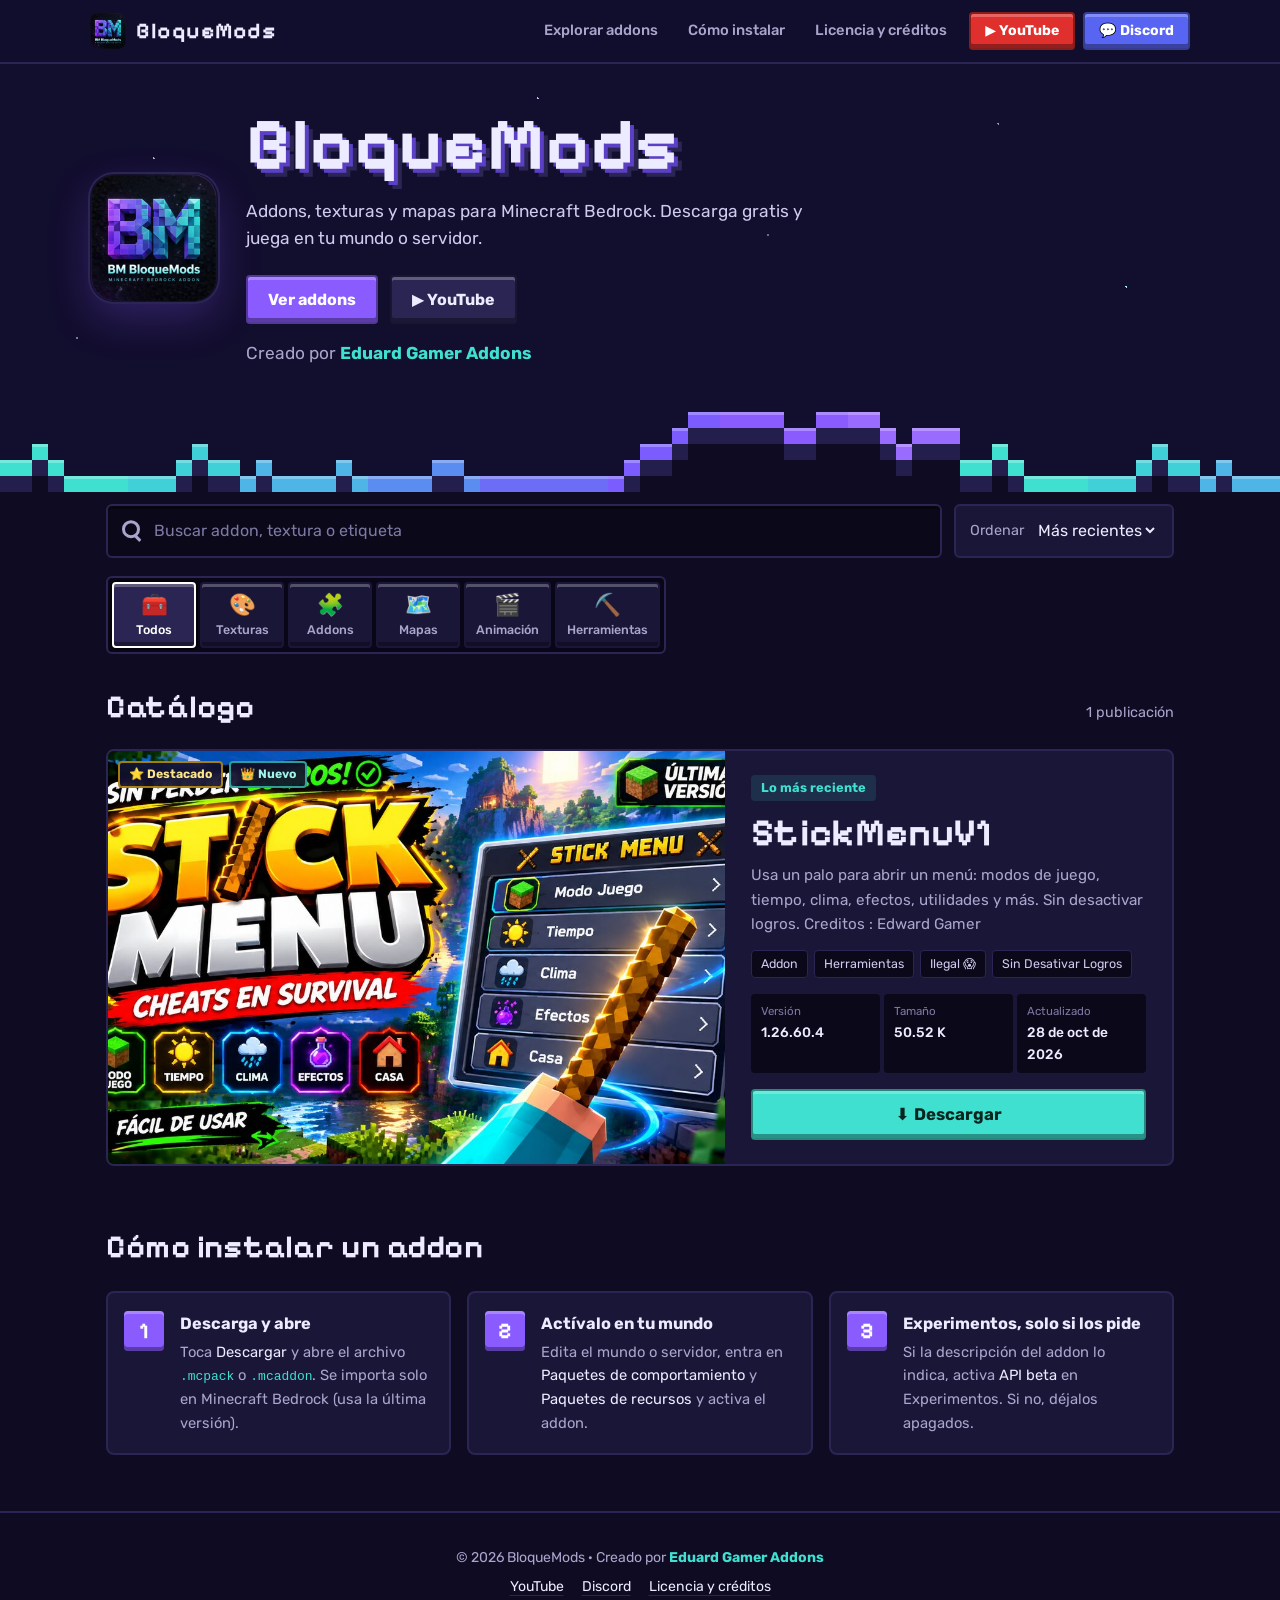
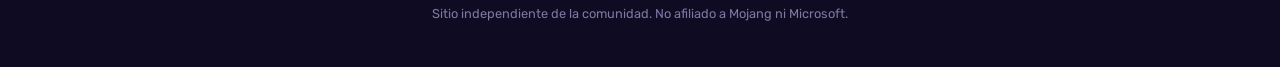
==== commit 66975736: "Menú lateral nuevo y página de Licencia y créditos - Menú como panel lateral con ranuras de inventar" ====
--- a/index.html
+++ b/index.html
@@ -22,13 +22,13 @@
   <link rel="stylesheet" href="https://fonts.googleapis.com/css2?family=Pixelify+Sans:wght@500;700&family=Rubik:wght@400;500;700&display=swap">
 
   <!-- /// ARCHIVO DE ESTILOS -->
-  <link rel="stylesheet" href="./css/style.css?v=3">
+  <link rel="stylesheet" href="./css/style.css?v=4">
 </head>
 <body>
   <a class="skip" href="#catalogo">Saltar al catálogo</a>
 
   <!-- /// MENÚ PRINCIPAL -->
-  <nav class="navbar">
+  <nav class="navbar" aria-label="Principal">
     <a class="brand" href="./">
       <img src="img/logo-bm-256.png" alt="" width="36" height="36">
       <span>BloqueMods</span>
@@ -37,17 +37,27 @@
       <span></span><span></span><span></span>
     </button>
     <div class="menu" id="menu">
-      <a href="./">🏠 Inicio</a>
-      <a href="#catalogo">🧱 Explorar addons</a>
-      <a href="#como-agregar">❔ Cómo instalar</a>
-      <a href="https://youtube.com/@edward_gamer_addons?si=EJ8PD0a1kC8iDQnB" target="_blank" rel="noopener noreferrer">▶️ YouTube</a>
-      <a href="https://discord.gg/uhgHaGa4Bv" target="_blank" rel="noopener noreferrer">💬 Discord</a>
-      <a href="LICENSE.txt">📄 Licencia y créditos</a>
+      <div class="menu-head">
+        <span>Menú</span>
+        <button class="menu-close" id="menuClose" type="button" aria-label="Cerrar menú">✕</button>
+      </div>
+      <div class="menu-links">
+        <a class="menu-item" href="./#inicio" data-section="inicio"><span class="slot" aria-hidden="true">🏠</span><span>Inicio</span></a>
+        <a class="menu-item" href="./#catalogo" data-section="catalogo"><span class="slot" aria-hidden="true">🧱</span><span>Explorar addons</span></a>
+        <a class="menu-item" href="./#como-agregar" data-section="como-agregar"><span class="slot" aria-hidden="true">📖</span><span>Cómo instalar</span></a>
+        <a class="menu-item" href="licencia.html" data-section="licencia"><span class="slot" aria-hidden="true">📜</span><span>Licencia y créditos</span></a>
+      </div>
+      <div class="menu-social">
+        <p class="menu-label">Comunidad</p>
+        <a class="block-btn youtube" href="https://youtube.com/@edward_gamer_addons?si=EJ8PD0a1kC8iDQnB" target="_blank" rel="noopener noreferrer">▶ YouTube</a>
+        <a class="block-btn discord" href="https://discord.gg/uhgHaGa4Bv" target="_blank" rel="noopener noreferrer">💬 Discord</a>
+      </div>
     </div>
+    <div class="menu-backdrop" id="menuBackdrop" hidden></div>
   </nav>
 
   <!-- /// PORTADA -->
-  <header class="hero">
+  <header class="hero" id="inicio">
     <div class="hero-inner">
       <img src="img/logo-bm-256.png" alt="Logo de BloqueMods" class="hero-logo" width="128" height="128">
       <div class="hero-text">
@@ -55,7 +65,7 @@
         <p>Addons, texturas y mapas para Minecraft Bedrock. Descarga gratis y juega en tu mundo o servidor.</p>
         <div class="hero-actions">
           <a class="block-btn primary" href="#catalogo">Ver addons</a>
-          <a class="block-btn" href="https://youtube.com/@edward_gamer_addons?si=EJ8PD0a1kC8iDQnB" target="_blank" rel="noopener noreferrer">▶ Canal de YouTube</a>
+          <a class="block-btn" href="https://youtube.com/@edward_gamer_addons?si=EJ8PD0a1kC8iDQnB" target="_blank" rel="noopener noreferrer">▶ YouTube</a>
         </div>
         <p class="credits">Creado por <strong>Eduard Gamer Addons</strong></p>
       </div>
@@ -132,13 +142,14 @@
     <p class="footer-links">
       <a href="https://youtube.com/@edward_gamer_addons?si=EJ8PD0a1kC8iDQnB" target="_blank" rel="noopener noreferrer">YouTube</a>
       <a href="https://discord.gg/uhgHaGa4Bv" target="_blank" rel="noopener noreferrer">Discord</a>
-      <a href="LICENSE.txt">Licencia y créditos</a>
+      <a href="licencia.html">Licencia y créditos</a>
     </p>
     <p class="disclaimer">Sitio independiente de la comunidad. No afiliado a Mojang ni Microsoft.</p>
   </footer>
 
   <!-- /// CARGAR PRIMERO LOS DATOS, DESPUÉS EL SCRIPT -->
-  <script src="js/addons-data.js?v=3"></script>
-  <script src="js/script.js?v=3"></script>
+  <script src="js/addons-data.js?v=4"></script>
+  <script src="js/script.js?v=4"></script>
+  <script src="js/menu.js?v=4"></script>
 </body>
 </html>
--- a/css/style.css
+++ b/css/style.css
@@ -32,23 +32,50 @@
 /* =====================================================
    /// MENÚ SUPERIOR
    ===================================================== */
-.navbar{position:sticky;top:0;z-index:100;min-height:64px;padding:10px max(16px,calc((100% - 1100px)/2));display:flex;align-items:center;justify-content:space-between;gap:16px;background:#120e2ee6;border-bottom:2px solid var(--pizarra);backdrop-filter:blur(10px)}
+.navbar{position:sticky;top:0;z-index:100;min-height:64px;padding:10px max(16px,calc((100% - 1100px)/2));display:flex;align-items:center;justify-content:space-between;gap:16px;border-bottom:2px solid var(--pizarra)}
+/* el desenfoque va en ::before para no atrapar al menú lateral (position:fixed) */
+.navbar::before{content:"";position:absolute;inset:0;z-index:-1;background:#120e2ee6;backdrop-filter:blur(10px)}
 .brand{display:flex;align-items:center;gap:10px;font-family:var(--pixel);font-weight:700;font-size:1.4rem;letter-spacing:.5px}
 .brand img{width:36px;height:36px;border-radius:8px}
 .hamburger{display:grid;place-content:center;gap:5px;width:46px;height:44px;border:2px solid var(--pizarra);border-radius:6px;background:var(--obsidiana);box-shadow:var(--relieve)}
 .hamburger span{display:block;width:20px;height:3px;background:var(--texto)}
-.hamburger[aria-expanded="true"] span:nth-child(2){opacity:0}
-.menu{display:none;position:absolute;right:max(16px,calc((100% - 1100px)/2));top:calc(100% + 6px);width:min(260px,calc(100vw - 32px));padding:8px;background:var(--obsidiana);border:2px solid var(--pizarra);border-radius:8px;box-shadow:0 18px 40px #00000080}
-.menu.open{display:block}
-.menu a{display:block;padding:12px;border-radius:4px;color:var(--suave)}
-.menu a:hover{background:var(--pizarra);color:var(--texto)}
+
+/* Panel lateral del menú (celular) */
+.menu{position:fixed;top:0;right:0;bottom:0;z-index:150;width:min(320px,86vw);display:flex;flex-direction:column;gap:18px;padding:16px;overflow-y:auto;
+  background:var(--obsidiana);border-left:2px solid var(--pizarra);box-shadow:-20px 0 50px #00000080;
+  transform:translateX(105%);visibility:hidden;transition:transform .22s ease-out,visibility 0s .22s}
+.menu.open{transform:none;visibility:visible;transition:transform .22s ease-out}
+.menu-backdrop{position:fixed;inset:0;z-index:140;background:#05041099;backdrop-filter:blur(2px)}
+.menu-backdrop[hidden]{display:none}
+body.menu-abierto{overflow:hidden}
+
+.menu-head{display:flex;align-items:center;justify-content:space-between;padding-bottom:12px;border-bottom:2px solid var(--pizarra)}
+.menu-head span{font-family:var(--pixel);font-weight:700;font-size:1.5rem}
+.menu-close{width:44px;height:44px;border:2px solid var(--pizarra);border-radius:6px;background:var(--noche);font-size:1.1rem;box-shadow:var(--relieve)}
+
+/* Cada opción es una ranura de inventario + texto */
+.menu-links{display:flex;flex-direction:column;gap:6px}
+.menu-item{display:flex;align-items:center;gap:14px;padding:6px;border:2px solid transparent;border-radius:6px;color:var(--suave);font-weight:500;font-size:1.05rem}
+.slot{flex:none;display:grid;place-items:center;width:46px;height:46px;border-radius:4px;background:#0a0819;font-size:1.4rem;box-shadow:inset 0 3px 0 #00000080,inset 0 -2px 0 #ffffff14}
+.menu-item:hover{background:#ffffff08;color:var(--texto)}
+.menu-item[aria-current="true"]{border-color:#fff;color:#fff;background:var(--pizarra)}
+.menu-item[aria-current="true"] .slot{background:var(--amatista);box-shadow:var(--relieve)}
+
+.menu-social{margin-top:auto;display:grid;grid-template-columns:1fr 1fr;gap:10px;padding-top:16px;border-top:2px solid var(--pizarra)}
+.menu-label{grid-column:1/-1;margin:0;color:var(--suave);font-size:.85rem}
+.block-btn.youtube{background:#e0302d;color:#fff}
+.block-btn.discord{background:#5865f2;color:#fff}
 
 /* En pantallas grandes el menú se muestra en línea */
 @media(min-width:900px){
-  .hamburger{display:none}
-  .menu{display:flex;position:static;width:auto;padding:0;gap:2px;background:none;border:0;box-shadow:none}
-  .menu a{padding:8px 12px;font-size:.92rem}
-  .menu a:first-child{display:none}
+  .hamburger,.menu-head,.menu-backdrop,.menu-label,.slot{display:none!important}
+  .menu{position:static;width:auto;flex-direction:row;align-items:center;gap:8px;padding:0;overflow:visible;background:none;border:0;box-shadow:none;transform:none;visibility:visible;transition:none}
+  .menu-links{flex-direction:row;gap:2px}
+  .menu-item{padding:6px 12px;font-size:.92rem}
+  .menu-item[data-section="inicio"]{display:none}
+  .menu-item[aria-current="true"]{border-color:transparent;background:var(--pizarra)}
+  .menu-social{margin:0;padding:0;border:0;display:flex;gap:8px}
+  .menu-social .block-btn{min-height:38px;padding:6px 14px;font-size:.88rem}
 }
 
 /* =====================================================
@@ -227,4 +254,24 @@
   html{scroll-behavior:auto}
   .terrain{animation:none}
   .block-btn{transition:none}
-}
+  .menu,.menu.open{transition:none}
+}
+
+/* =====================================================
+   /// PÁGINA DE LICENCIA Y CRÉDITOS
+   ===================================================== */
+.legal{width:min(760px,100%);padding-top:36px}
+.legal h1{margin:0;font-family:var(--pixel);font-weight:700;font-size:clamp(2rem,7vw,3rem);line-height:1.1;text-shadow:3px 3px 0 #5b3fc4}
+.legal-intro{margin:14px 0 0;color:#cfcbef;font-size:1.08rem}
+.legal-intro strong,.legal-block strong{color:var(--diamante)}
+.rules{display:grid;grid-template-columns:1fr 1fr;gap:14px;margin:28px 0}
+.rule{padding:18px;background:var(--obsidiana);border:2px solid var(--pizarra);border-radius:8px}
+.rule.ok{border-top:6px solid #3ddc84}
+.rule.no{border-top:6px solid #ff5d5d}
+.rule h2,.legal-block h2{margin:0 0 8px;font-size:1.15rem}
+.rule ul{margin:0;padding-left:20px;color:var(--suave)}
+.rule li+li{margin-top:6px}
+.legal-block{margin:0 0 24px}
+.legal-block p{margin:0 0 8px;color:var(--suave)}
+.legal-block a{color:var(--diamante);text-decoration:underline;text-underline-offset:3px}
+@media(max-width:600px){.rules{grid-template-columns:1fr}}
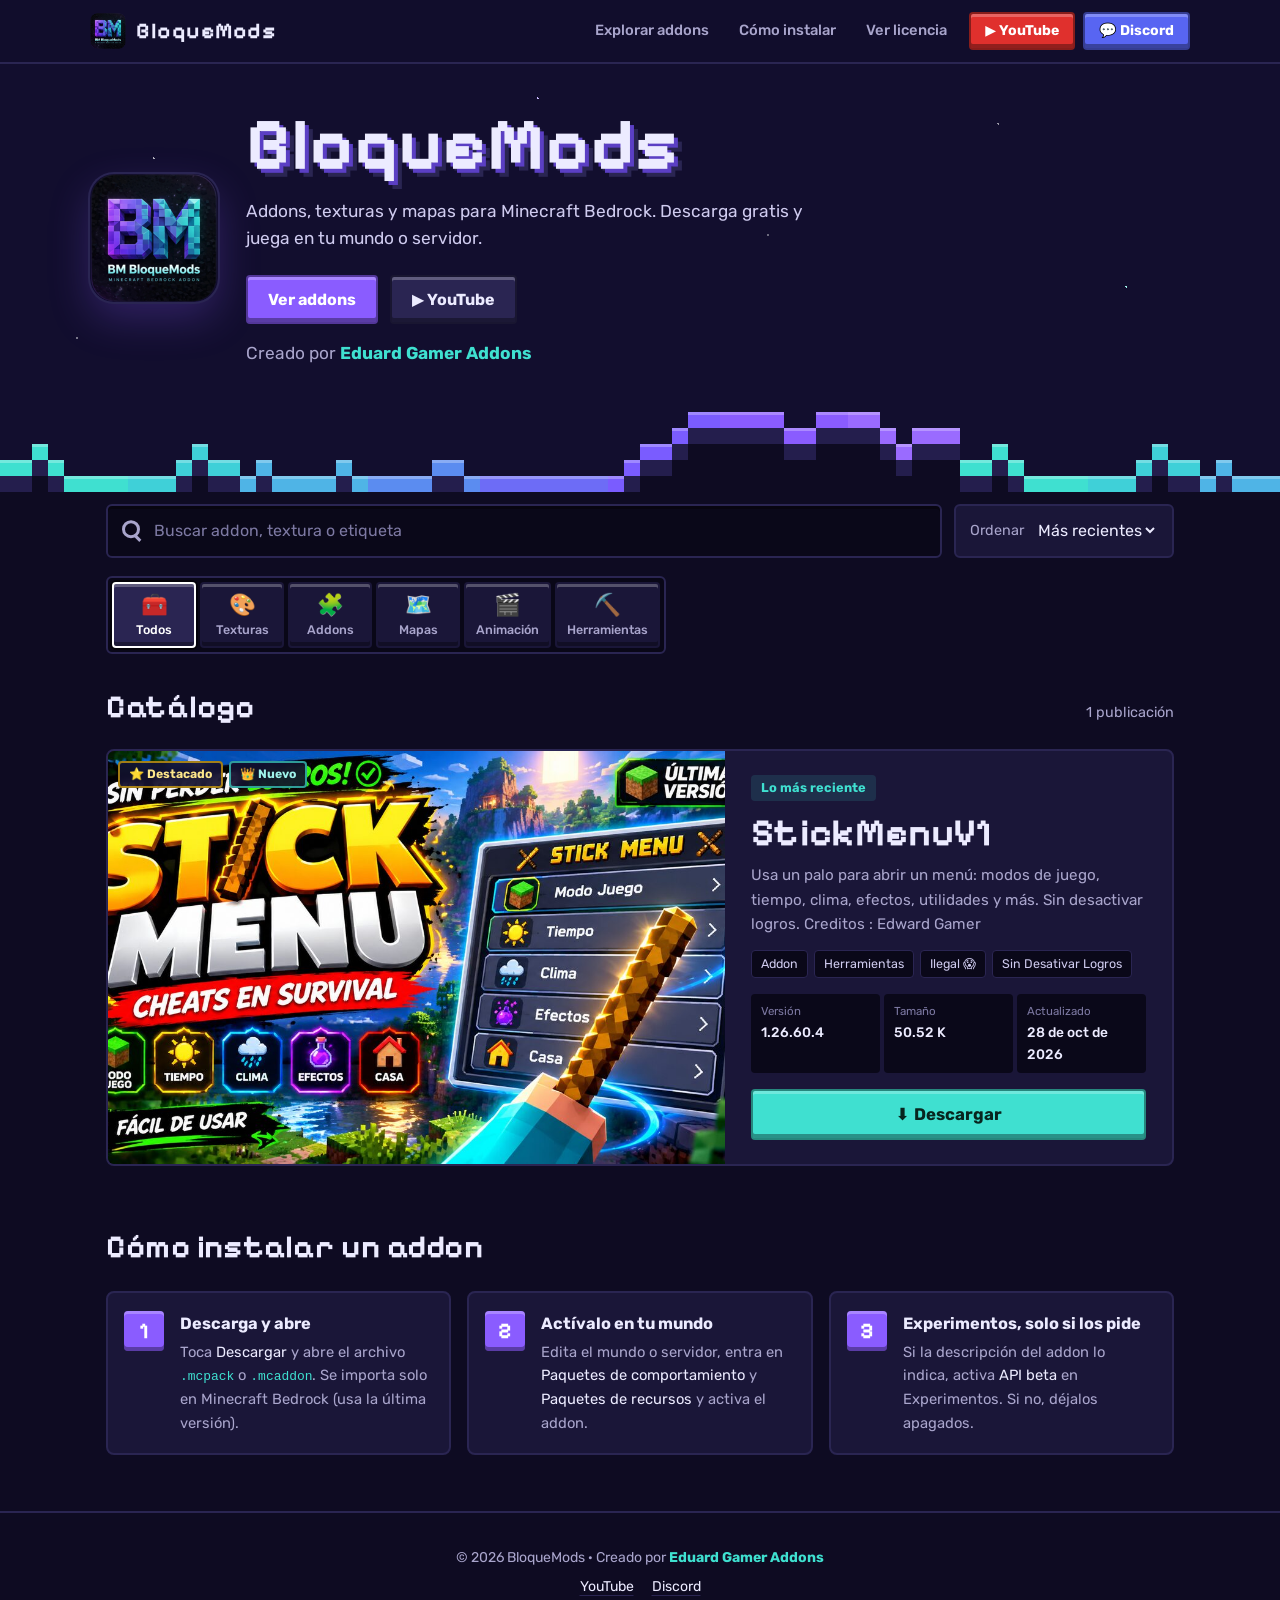
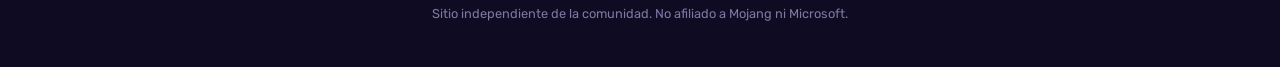
==== commit d0bb72b4: "La licencia solo se abre desde el botón Ver licencia del menú - Menú: la opción se llama Ver licenci" ====
--- a/index.html
+++ b/index.html
@@ -45,7 +45,7 @@
         <a class="menu-item" href="./#inicio" data-section="inicio"><span class="slot" aria-hidden="true">🏠</span><span>Inicio</span></a>
         <a class="menu-item" href="./#catalogo" data-section="catalogo"><span class="slot" aria-hidden="true">🧱</span><span>Explorar addons</span></a>
         <a class="menu-item" href="./#como-agregar" data-section="como-agregar"><span class="slot" aria-hidden="true">📖</span><span>Cómo instalar</span></a>
-        <a class="menu-item" href="licencia.html" data-section="licencia"><span class="slot" aria-hidden="true">📜</span><span>Licencia y créditos</span></a>
+        <a class="menu-item" href="licencia.html" data-section="licencia"><span class="slot" aria-hidden="true">📜</span><span>Ver licencia</span></a>
       </div>
       <div class="menu-social">
         <p class="menu-label">Comunidad</p>
@@ -142,7 +142,6 @@
     <p class="footer-links">
       <a href="https://youtube.com/@edward_gamer_addons?si=EJ8PD0a1kC8iDQnB" target="_blank" rel="noopener noreferrer">YouTube</a>
       <a href="https://discord.gg/uhgHaGa4Bv" target="_blank" rel="noopener noreferrer">Discord</a>
-      <a href="licencia.html">Licencia y créditos</a>
     </p>
     <p class="disclaimer">Sitio independiente de la comunidad. No afiliado a Mojang ni Microsoft.</p>
   </footer>
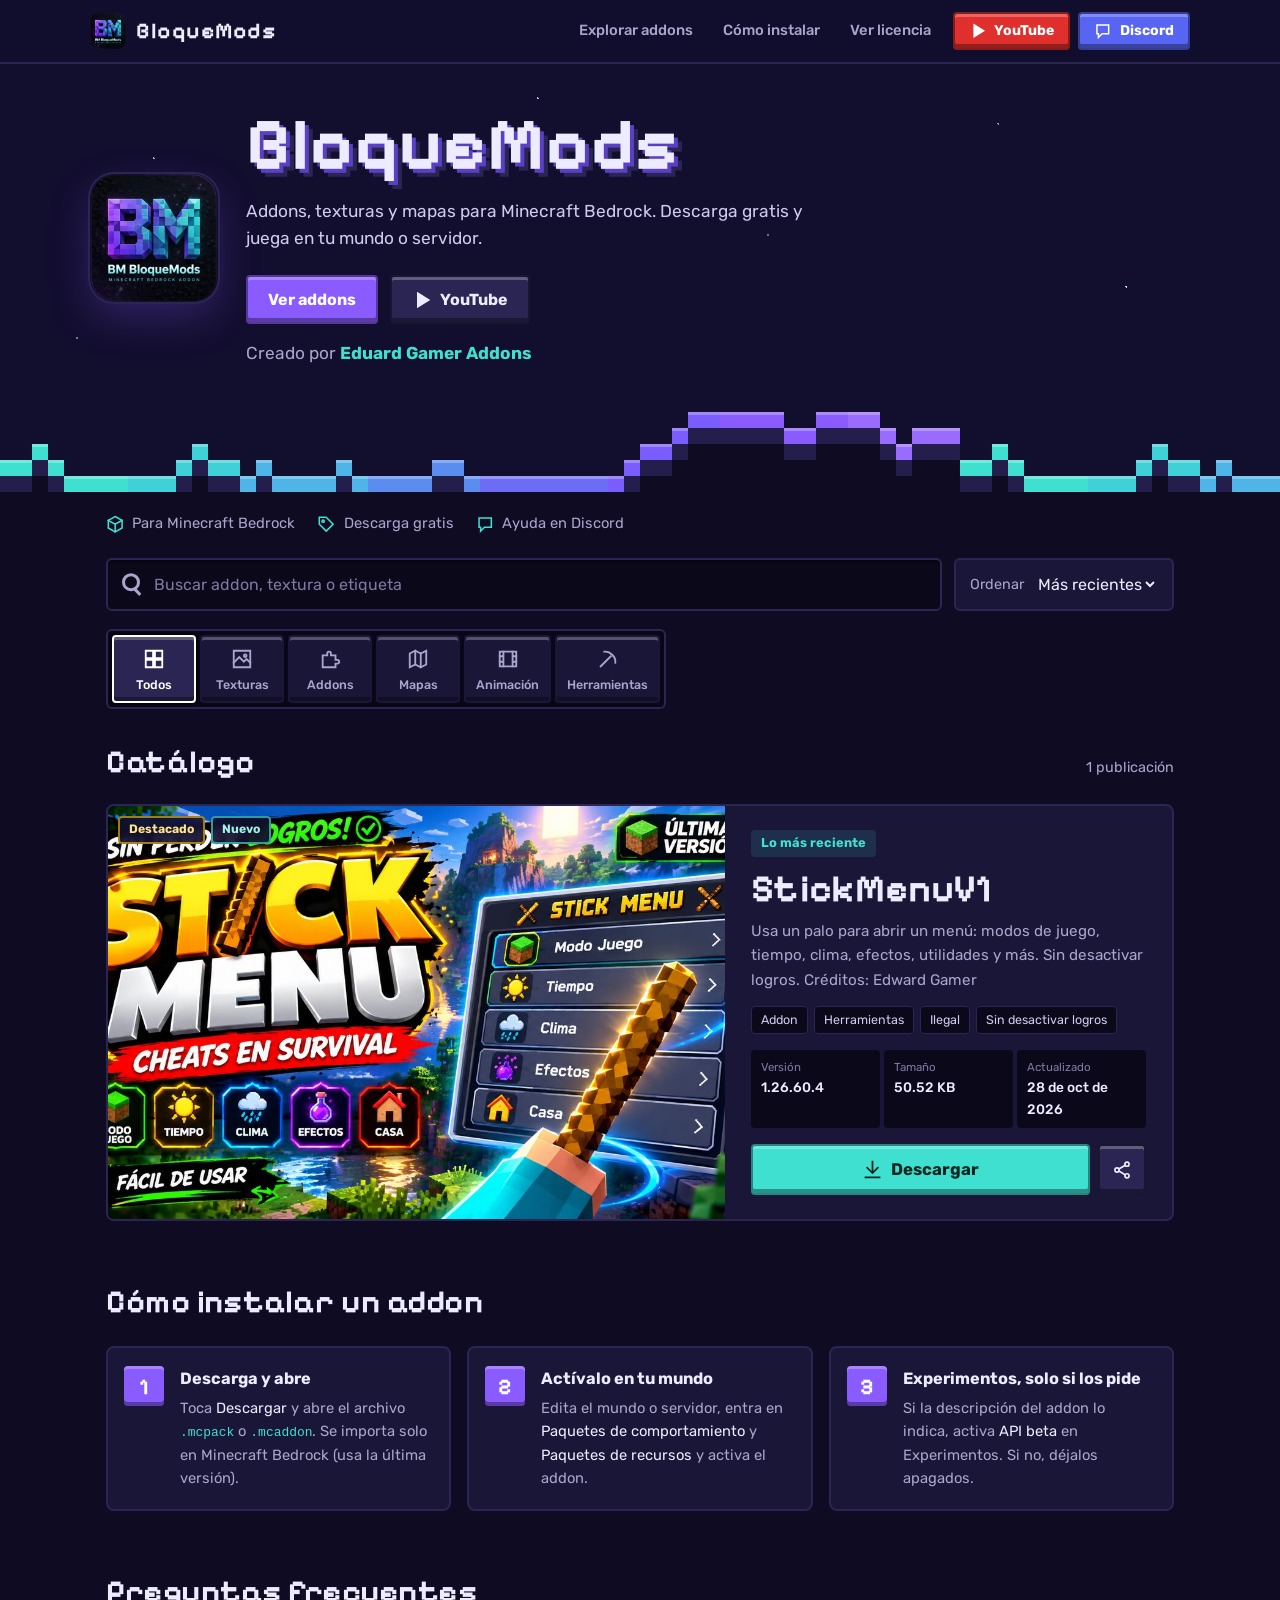
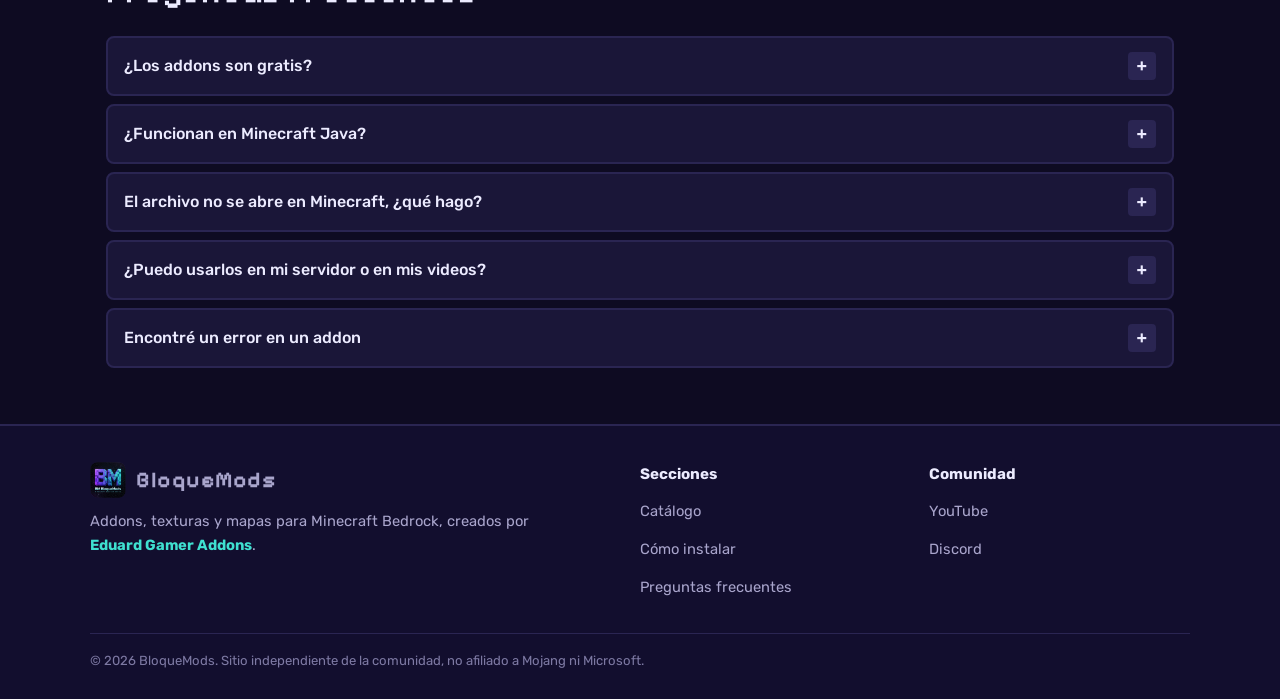
==== commit b6784502: "Iconos propios en lugar de emojis y secciones nuevas - js/icons.js: iconos SVG para menú, filtros, b" ====
--- a/index.html
+++ b/index.html
@@ -22,9 +22,10 @@
   <link rel="stylesheet" href="https://fonts.googleapis.com/css2?family=Pixelify+Sans:wght@500;700&family=Rubik:wght@400;500;700&display=swap">
 
   <!-- /// ARCHIVO DE ESTILOS -->
-  <link rel="stylesheet" href="./css/style.css?v=4">
+  <link rel="stylesheet" href="./css/style.css?v=5">
 </head>
 <body>
+  <script src="js/icons.js?v=5"></script>
   <a class="skip" href="#catalogo">Saltar al catálogo</a>
 
   <!-- /// MENÚ PRINCIPAL -->
@@ -39,18 +40,18 @@
     <div class="menu" id="menu">
       <div class="menu-head">
         <span>Menú</span>
-        <button class="menu-close" id="menuClose" type="button" aria-label="Cerrar menú">✕</button>
+        <button class="menu-close" id="menuClose" type="button" aria-label="Cerrar menú"><svg class="icon" aria-hidden="true"><use href="#i-close"></use></svg></button>
       </div>
       <div class="menu-links">
-        <a class="menu-item" href="./#inicio" data-section="inicio"><span class="slot" aria-hidden="true">🏠</span><span>Inicio</span></a>
-        <a class="menu-item" href="./#catalogo" data-section="catalogo"><span class="slot" aria-hidden="true">🧱</span><span>Explorar addons</span></a>
-        <a class="menu-item" href="./#como-agregar" data-section="como-agregar"><span class="slot" aria-hidden="true">📖</span><span>Cómo instalar</span></a>
-        <a class="menu-item" href="licencia.html" data-section="licencia"><span class="slot" aria-hidden="true">📜</span><span>Ver licencia</span></a>
+        <a class="menu-item" href="./#inicio" data-section="inicio"><span class="slot" aria-hidden="true"><svg class="icon" aria-hidden="true"><use href="#i-home"></use></svg></span><span>Inicio</span></a>
+        <a class="menu-item" href="./#catalogo" data-section="catalogo"><span class="slot" aria-hidden="true"><svg class="icon" aria-hidden="true"><use href="#i-cube"></use></svg></span><span>Explorar addons</span></a>
+        <a class="menu-item" href="./#como-agregar" data-section="como-agregar"><span class="slot" aria-hidden="true"><svg class="icon" aria-hidden="true"><use href="#i-book"></use></svg></span><span>Cómo instalar</span></a>
+        <a class="menu-item" href="licencia.html" data-section="licencia"><span class="slot" aria-hidden="true"><svg class="icon" aria-hidden="true"><use href="#i-doc"></use></svg></span><span>Ver licencia</span></a>
       </div>
       <div class="menu-social">
         <p class="menu-label">Comunidad</p>
-        <a class="block-btn youtube" href="https://youtube.com/@edward_gamer_addons?si=EJ8PD0a1kC8iDQnB" target="_blank" rel="noopener noreferrer">▶ YouTube</a>
-        <a class="block-btn discord" href="https://discord.gg/uhgHaGa4Bv" target="_blank" rel="noopener noreferrer">💬 Discord</a>
+        <a class="block-btn youtube" href="https://youtube.com/@edward_gamer_addons?si=EJ8PD0a1kC8iDQnB" target="_blank" rel="noopener noreferrer"><svg class="icon" aria-hidden="true"><use href="#i-play"></use></svg>YouTube</a>
+        <a class="block-btn discord" href="https://discord.gg/uhgHaGa4Bv" target="_blank" rel="noopener noreferrer"><svg class="icon" aria-hidden="true"><use href="#i-chat"></use></svg>Discord</a>
       </div>
     </div>
     <div class="menu-backdrop" id="menuBackdrop" hidden></div>
@@ -65,7 +66,7 @@
         <p>Addons, texturas y mapas para Minecraft Bedrock. Descarga gratis y juega en tu mundo o servidor.</p>
         <div class="hero-actions">
           <a class="block-btn primary" href="#catalogo">Ver addons</a>
-          <a class="block-btn" href="https://youtube.com/@edward_gamer_addons?si=EJ8PD0a1kC8iDQnB" target="_blank" rel="noopener noreferrer">▶ YouTube</a>
+          <a class="block-btn" href="https://youtube.com/@edward_gamer_addons?si=EJ8PD0a1kC8iDQnB" target="_blank" rel="noopener noreferrer"><svg class="icon" aria-hidden="true"><use href="#i-play"></use></svg>YouTube</a>
         </div>
         <p class="credits">Creado por <strong>Eduard Gamer Addons</strong></p>
       </div>
@@ -75,6 +76,13 @@
   </header>
 
   <main>
+    <!-- /// DATOS RÁPIDOS -->
+    <ul class="perks">
+      <li><svg class="icon" aria-hidden="true"><use href="#i-cube"></use></svg><span>Para Minecraft Bedrock</span></li>
+      <li><svg class="icon" aria-hidden="true"><use href="#i-tag"></use></svg><span>Descarga gratis</span></li>
+      <li><svg class="icon" aria-hidden="true"><use href="#i-chat"></use></svg><span>Ayuda en Discord</span></li>
+    </ul>
+
     <!-- /// BUSCADOR Y ORDENAMIENTO -->
     <section class="catalog-tools" aria-label="Buscar y ordenar">
       <label class="searchbox">
@@ -93,12 +101,12 @@
 
     <!-- /// FILTROS (barra estilo hotbar): LAS ETIQUETAS DEBEN COINCIDIR CON addons-data.js -->
     <div class="filters" id="filters" role="toolbar" aria-label="Filtrar por categoría">
-      <button class="filter active" data-filter="todos" type="button" aria-pressed="true"><span class="slot-icon">🧰</span>Todos</button>
-      <button class="filter" data-filter="Texturas" type="button" aria-pressed="false"><span class="slot-icon">🎨</span>Texturas</button>
-      <button class="filter" data-filter="Addon" type="button" aria-pressed="false"><span class="slot-icon">🧩</span>Addons</button>
-      <button class="filter" data-filter="Mapas" type="button" aria-pressed="false"><span class="slot-icon">🗺️</span>Mapas</button>
-      <button class="filter" data-filter="Animación" type="button" aria-pressed="false"><span class="slot-icon">🎬</span>Animación</button>
-      <button class="filter" data-filter="Herramientas" type="button" aria-pressed="false"><span class="slot-icon">⛏️</span>Herramientas</button>
+      <button class="filter active" data-filter="todos" type="button" aria-pressed="true"><span class="slot-icon"><svg class="icon" aria-hidden="true"><use href="#i-grid"></use></svg></span>Todos</button>
+      <button class="filter" data-filter="Texturas" type="button" aria-pressed="false"><span class="slot-icon"><svg class="icon" aria-hidden="true"><use href="#i-image"></use></svg></span>Texturas</button>
+      <button class="filter" data-filter="Addon" type="button" aria-pressed="false"><span class="slot-icon"><svg class="icon" aria-hidden="true"><use href="#i-puzzle"></use></svg></span>Addons</button>
+      <button class="filter" data-filter="Mapas" type="button" aria-pressed="false"><span class="slot-icon"><svg class="icon" aria-hidden="true"><use href="#i-map"></use></svg></span>Mapas</button>
+      <button class="filter" data-filter="Animación" type="button" aria-pressed="false"><span class="slot-icon"><svg class="icon" aria-hidden="true"><use href="#i-film"></use></svg></span>Animación</button>
+      <button class="filter" data-filter="Herramientas" type="button" aria-pressed="false"><span class="slot-icon"><svg class="icon" aria-hidden="true"><use href="#i-pickaxe"></use></svg></span>Herramientas</button>
     </div>
 
     <!-- /// AQUÍ JAVASCRIPT INSERTA LAS TARJETAS -->
@@ -109,7 +117,7 @@
       </div>
       <div class="grid" id="addonsGrid"></div>
       <div class="empty" id="emptyMessage" hidden>
-        <div class="empty-icon" aria-hidden="true">🔎</div>
+        <div class="empty-icon" aria-hidden="true"><svg class="icon" aria-hidden="true"><use href="#i-search"></use></svg></div>
         <h3>Nada coincide con tu búsqueda</h3>
         <p>Prueba con otra palabra o muestra todas las categorías.</p>
         <button class="block-btn primary" id="resetButton" type="button">Mostrar todo</button>
@@ -134,21 +142,61 @@
         </li>
       </ol>
     </section>
+
+    <!-- /// PREGUNTAS FRECUENTES -->
+    <section class="faq" id="preguntas">
+      <h2>Preguntas frecuentes</h2>
+      <details>
+        <summary>¿Los addons son gratis?</summary>
+        <p>Sí. Todos los addons de BloqueMods se descargan gratis.</p>
+      </details>
+      <details>
+        <summary>¿Funcionan en Minecraft Java?</summary>
+        <p>No. Están hechos para Minecraft Bedrock: celular, Windows y consolas.</p>
+      </details>
+      <details>
+        <summary>El archivo no se abre en Minecraft, ¿qué hago?</summary>
+        <p>Revisa que el archivo termine en <code>.mcpack</code> o <code>.mcaddon</code>. Si tu celular lo guardó como <code>.zip</code>, cámbiale el nombre para que termine en <code>.mcpack</code> y ábrelo otra vez. Actualiza Minecraft a la versión que indica el addon.</p>
+      </details>
+      <details>
+        <summary>¿Puedo usarlos en mi servidor o en mis videos?</summary>
+        <p>Sí, dando créditos a Eduard Gamer Addons. No se permite volver a subir los archivos. Lee las reglas completas en <a href="licencia.html">la licencia</a>.</p>
+      </details>
+      <details>
+        <summary>Encontré un error en un addon</summary>
+        <p>Cuéntalo en el <a href="https://discord.gg/uhgHaGa4Bv" target="_blank" rel="noopener noreferrer">Discord</a> con la versión de Minecraft que usas y una captura del problema.</p>
+      </details>
+    </section>
   </main>
 
   <!-- /// CRÉDITOS -->
   <footer>
-    <p>© <span id="year"></span> BloqueMods · Creado por <strong>Eduard Gamer Addons</strong></p>
-    <p class="footer-links">
-      <a href="https://youtube.com/@edward_gamer_addons?si=EJ8PD0a1kC8iDQnB" target="_blank" rel="noopener noreferrer">YouTube</a>
-      <a href="https://discord.gg/uhgHaGa4Bv" target="_blank" rel="noopener noreferrer">Discord</a>
-    </p>
-    <p class="disclaimer">Sitio independiente de la comunidad. No afiliado a Mojang ni Microsoft.</p>
+    <div class="footer-grid">
+      <div class="footer-brand">
+        <a class="brand" href="./"><img src="img/logo-bm-256.png" alt="" width="36" height="36"><span>BloqueMods</span></a>
+        <p>Addons, texturas y mapas para Minecraft Bedrock, creados por <strong>Eduard Gamer Addons</strong>.</p>
+      </div>
+      <nav class="footer-col" aria-label="Secciones">
+        <h2>Secciones</h2>
+        <a href="./#catalogo">Catálogo</a>
+        <a href="./#como-agregar">Cómo instalar</a>
+        <a href="./#preguntas">Preguntas frecuentes</a>
+      </nav>
+      <nav class="footer-col" aria-label="Comunidad">
+        <h2>Comunidad</h2>
+        <a href="https://youtube.com/@edward_gamer_addons?si=EJ8PD0a1kC8iDQnB" target="_blank" rel="noopener noreferrer">YouTube</a>
+        <a href="https://discord.gg/uhgHaGa4Bv" target="_blank" rel="noopener noreferrer">Discord</a>
+      </nav>
+    </div>
+    <p class="disclaimer">© <span id="year"></span> BloqueMods. Sitio independiente de la comunidad, no afiliado a Mojang ni Microsoft.</p>
   </footer>
 
+  <button class="to-top" id="toTop" type="button" aria-label="Volver arriba" hidden><svg class="icon" aria-hidden="true"><use href="#i-up"></use></svg></button>
+  <div class="toast" id="toast" role="status" hidden></div>
+
   <!-- /// CARGAR PRIMERO LOS DATOS, DESPUÉS EL SCRIPT -->
-  <script src="js/addons-data.js?v=4"></script>
-  <script src="js/script.js?v=4"></script>
-  <script src="js/menu.js?v=4"></script>
+  <script src="js/addons-data.js?v=5"></script>
+  <script src="js/script.js?v=5"></script>
+  <script src="js/menu.js?v=5"></script>
 </body>
 </html>
--- a/css/style.css
+++ b/css/style.css
@@ -134,7 +134,8 @@
 .filters{display:flex;gap:4px;margin:18px 0 8px;padding:4px;width:max-content;max-width:100%;overflow-x:auto;background:#00000055;border:2px solid var(--pizarra);border-radius:6px;scrollbar-width:none}
 .filters::-webkit-scrollbar{display:none}
 .filter{flex:none;display:flex;flex-direction:column;align-items:center;gap:2px;min-width:84px;padding:8px 10px 6px;border:2px solid transparent;border-radius:4px;background:var(--obsidiana);color:var(--suave);font-size:.78rem;font-weight:500;box-shadow:var(--relieve)}
-.slot-icon{font-size:1.35rem;line-height:1.2}
+.slot-icon{display:grid;place-items:center;height:28px}
+.slot-icon .icon{width:22px;height:22px}
 .filter:hover{color:var(--texto)}
 /* ranura seleccionada: marco blanco como en el juego */
 .filter.active{border-color:#fff;color:#fff;background:var(--pizarra);box-shadow:0 0 0 2px #00000099,var(--relieve)}
@@ -152,7 +153,8 @@
 .card:hover{border-color:#4a3f8f}
 .cover-wrap{position:relative;background:var(--pizarra)}
 .cover,.cover-fallback{display:block;width:100%;aspect-ratio:16/9;object-fit:cover}
-.cover-fallback{display:grid;place-items:center;font-size:54px;background:var(--pizarra)}
+.cover-fallback{display:grid;place-items:center;background:var(--pizarra);color:var(--suave)}
+.cover-fallback .icon{width:56px;height:56px}
 .content{flex:1;display:flex;flex-direction:column;padding:16px 18px 18px}
 .content h3{margin:0 0 8px;font-family:var(--pixel);font-weight:700;font-size:1.45rem;line-height:1.15;letter-spacing:.3px}
 .content p{margin:0;color:var(--suave);font-size:.95rem;overflow-wrap:anywhere}
@@ -164,7 +166,10 @@
 .facts div{padding:8px 10px;background:#0a0819;border-radius:4px;min-width:0}
 .facts dt{color:#7d79a3;font-size:.72rem}
 .facts dd{margin:0;font-weight:500;font-size:.86rem;overflow-wrap:anywhere}
-.content .block-btn{margin-top:auto}
+.card-actions{display:flex;gap:8px;margin-top:auto}
+.card-actions .download{flex:1}
+.block-btn.share{flex:none;width:48px;padding:0}
+.card.highlight{border-color:var(--diamante);box-shadow:0 0 0 3px #3fe0d040}
 
 /* Tarjeta destacada: el addon más reciente ocupa todo el ancho */
 .card.featured{grid-column:1/-1;flex-direction:row}
@@ -198,7 +203,7 @@
    ===================================================== */
 .empty{text-align:center;color:var(--suave);padding:36px 16px;border:2px dashed var(--pizarra);border-radius:8px}
 .empty[hidden]{display:none}
-.empty-icon{font-size:42px}
+.empty-icon .icon{width:40px;height:40px}
 .empty h3{margin:6px 0 4px;color:var(--texto)}
 .empty p{margin:0 0 16px}
 
@@ -217,12 +222,16 @@
 /* =====================================================
    /// PIE DE PÁGINA
    ===================================================== */
-footer{text-align:center;padding:28px 16px 36px;border-top:2px solid var(--pizarra);color:var(--suave);font-size:.88rem}
-footer p{margin:6px 0}
+footer{padding:36px max(16px,calc((100% - 1100px)/2)) 28px;border-top:2px solid var(--pizarra);background:var(--cielo);color:var(--suave);font-size:.92rem}
+.footer-grid{display:grid;grid-template-columns:2fr 1fr 1fr;gap:28px}
+.footer-brand p{margin:12px 0 0;max-width:30em}
 footer strong{color:var(--diamante)}
-.footer-links{display:flex;justify-content:center;flex-wrap:wrap;gap:18px}
-.footer-links a{color:var(--texto);text-decoration:underline;text-decoration-color:var(--pizarra);text-underline-offset:4px}
-.disclaimer{color:#7d79a3;font-size:.8rem}
+.footer-col{display:flex;flex-direction:column;gap:2px}
+.footer-col h2{margin:0 0 6px;color:var(--texto);font-size:.95rem}
+.footer-col a{padding:6px 0;color:var(--suave)}
+.footer-col a:hover{color:var(--texto);text-decoration:underline;text-underline-offset:4px}
+.disclaimer{margin:28px 0 0;padding-top:16px;border-top:1px solid var(--pizarra);color:#7d79a3;font-size:.82rem}
+@media(max-width:600px){.footer-grid{grid-template-columns:1fr 1fr}.footer-brand{grid-column:1/-1}}
 
 /* =====================================================
    /// TABLETAS Y CELULARES
@@ -275,3 +284,42 @@
 .legal-block p{margin:0 0 8px;color:var(--suave)}
 .legal-block a{color:var(--diamante);text-decoration:underline;text-underline-offset:3px}
 @media(max-width:600px){.rules{grid-template-columns:1fr}}
+
+/* =====================================================
+   /// ICONOS (js/icons.js)
+   ===================================================== */
+.icon{flex:none;width:1.25em;height:1.25em;vertical-align:-.2em}
+.slot .icon{width:24px;height:24px}
+.menu-close{display:grid;place-items:center}
+.rule h2{display:flex;align-items:center;gap:8px}
+.rule.ok h2 .icon{color:#3ddc84}
+.rule.no h2 .icon{color:#ff5d5d}
+
+/* =====================================================
+   /// DATOS RÁPIDOS BAJO LA PORTADA
+   ===================================================== */
+.perks{list-style:none;display:flex;flex-wrap:wrap;gap:8px 22px;margin:8px 0 22px;padding:0;color:var(--suave);font-size:.92rem}
+.perks li{display:flex;align-items:center;gap:8px}
+.perks .icon{color:var(--diamante)}
+
+/* =====================================================
+   /// PREGUNTAS FRECUENTES
+   ===================================================== */
+.faq{margin-top:56px}
+.faq h2{margin:0 0 18px;font-family:var(--pixel);font-weight:700;font-size:clamp(1.6rem,4vw,2rem);letter-spacing:.5px}
+.faq details{border:2px solid var(--pizarra);border-radius:8px;background:var(--obsidiana)}
+.faq details+details{margin-top:8px}
+.faq summary{display:flex;align-items:center;justify-content:space-between;gap:12px;padding:14px 16px;font-weight:500;cursor:pointer;list-style:none}
+.faq summary::-webkit-details-marker{display:none}
+.faq summary::after{content:"+";flex:none;display:grid;place-items:center;width:28px;height:28px;border-radius:4px;background:var(--pizarra);font-family:var(--pixel);font-size:1.2rem;line-height:1}
+.faq details[open] summary::after{content:"\2212";background:var(--amatista)}
+.faq details p{margin:0;padding:0 16px 16px;max-width:65ch;color:var(--suave)}
+.faq a{color:var(--diamante);text-decoration:underline;text-underline-offset:3px}
+.faq code{color:var(--diamante);font-size:.88em}
+
+/* =====================================================
+   /// VOLVER ARRIBA Y AVISOS
+   ===================================================== */
+.to-top{position:fixed;right:16px;bottom:16px;z-index:90;display:grid;place-items:center;width:48px;height:48px;border:2px solid #00000066;border-radius:4px;background:var(--amatista);color:#fff;box-shadow:var(--relieve),0 8px 20px #00000080}
+.to-top[hidden],.toast[hidden]{display:none}
+.toast{position:fixed;left:50%;bottom:24px;z-index:95;transform:translateX(-50%);padding:10px 18px;border:2px solid var(--diamante);border-radius:6px;background:var(--obsidiana);font-weight:500}
